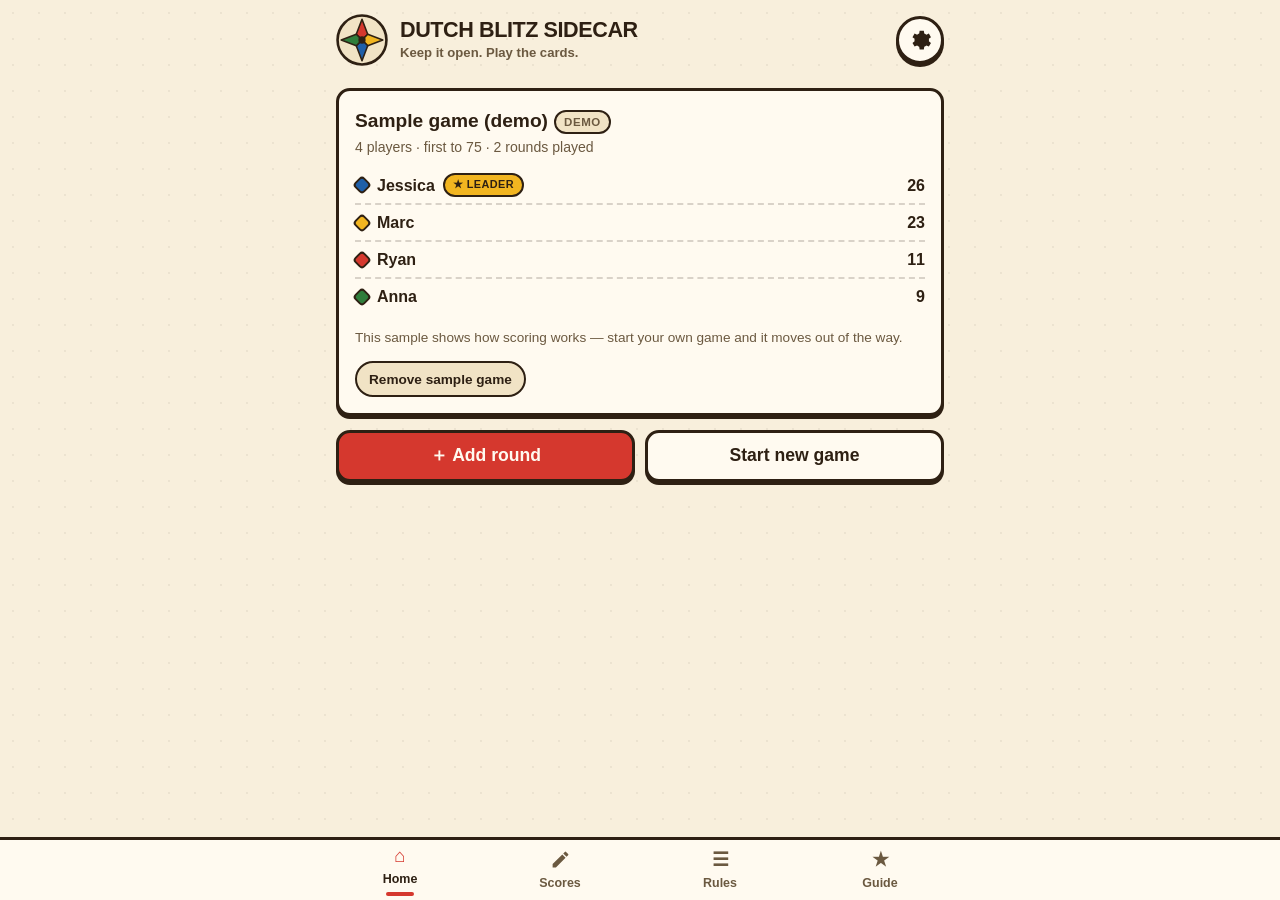
==== index.html @ 79c0ba31 "Owner feedback: auto-dated game names, blank new-game fields, scoring reminders, quick refresher, co" ====
<!DOCTYPE html>
<html lang="en">
<head>
<meta charset="utf-8">
<meta name="viewport" content="width=device-width, initial-scale=1, viewport-fit=cover">
<meta http-equiv="Content-Security-Policy" content="default-src 'none'; script-src 'self'; style-src 'self'; img-src 'self' data:; manifest-src 'self'; connect-src 'self'; worker-src 'self'; base-uri 'none'; form-action 'self'">
<meta name="referrer" content="no-referrer">
<meta name="theme-color" content="#f8efdc" media="(prefers-color-scheme: light)">
<meta name="theme-color" content="#201710" media="(prefers-color-scheme: dark)">
<meta name="description" content="Phone-first companion for physical Dutch Blitz: quick rules, beginner cheat-sheet, and a fast score tracker.">
<title>Dutch Blitz Sidecar</title>
<link rel="manifest" href="manifest.webmanifest">
<link rel="icon" href="icons/icon.svg" type="image/svg+xml">
<link rel="apple-touch-icon" href="icons/icon-192.png">
<link rel="stylesheet" href="styles.css">
</head>
<body>
<a class="skip-link" href="#main">Skip to content</a>

<header class="app-header">
  <svg class="hex-sign" viewBox="0 0 100 100" aria-hidden="true" focusable="false">
    <circle cx="50" cy="50" r="47" fill="var(--cream-deep)" stroke="var(--ink)" stroke-width="5"/>
    <g stroke="var(--ink)" stroke-width="3" stroke-linejoin="round">
      <path d="M50 10 L61 39 L50 50 L39 39 Z" fill="var(--c-red)"/>
      <path d="M90 50 L61 61 L50 50 L61 39 Z" fill="var(--c-yellow)"/>
      <path d="M50 90 L39 61 L50 50 L61 61 Z" fill="var(--c-blue)"/>
      <path d="M10 50 L39 39 L50 50 L39 61 Z" fill="var(--c-green)"/>
    </g>
    <circle cx="50" cy="50" r="7" fill="var(--ink)"/>
  </svg>
  <div class="app-title">
    <h1>Dutch Blitz Sidecar</h1>
    <p class="tagline">Keep it open. Play the cards.</p>
  </div>
  <button id="settingsBtn" class="icon-btn" type="button" aria-label="Settings">
    <svg viewBox="0 0 24 24" aria-hidden="true" focusable="false"><path fill="currentColor" d="M12 8a4 4 0 1 0 0 8 4 4 0 0 0 0-8Zm9.4 4a7.6 7.6 0 0 0-.1-1.2l2-1.6-2-3.4-2.4 1a7.5 7.5 0 0 0-2-1.2L16.5 3h-4l-.4 2.6a7.5 7.5 0 0 0-2 1.2l-2.4-1-2 3.4 2 1.6a7.7 7.7 0 0 0 0 2.4l-2 1.6 2 3.4 2.4-1a7.5 7.5 0 0 0 2 1.2l.4 2.6h4l.4-2.6a7.5 7.5 0 0 0 2-1.2l2.4 1 2-3.4-2-1.6c.06-.4.1-.8.1-1.2Z" transform="translate(-1.5 -0.5) scale(1.05)"/></svg>
  </button>
</header>

<main id="main">

  <!-- ============ HOME ============ -->
  <section id="panel-home" class="panel" role="tabpanel" aria-labelledby="tab-home">
    <div id="recoveryNotice" class="notice warn" hidden></div>

    <div id="homeCurrentGame"><!-- filled by app.js --></div>

    <div class="btn-row">
      <button id="homeAddRound" class="btn btn-primary btn-big" type="button">＋ Add round</button>
      <button id="homeNewGame" class="btn btn-outline btn-big" type="button">Start new game</button>
    </div>

    <div id="homeOtherGames"><!-- previous games list --></div>
  </section>

  <!-- ============ SCORES ============ -->
  <section id="panel-score" class="panel" role="tabpanel" aria-labelledby="tab-score" hidden>
    <div id="scoreEmpty" class="empty-state" hidden>
      <p class="empty-art" aria-hidden="true">🃏</p>
      <p>No game yet. Start one and the scoreboard lives here.</p>
      <button class="btn btn-primary" type="button" data-action="new-game">Start new game</button>
    </div>

    <div id="scoreContent">
      <div class="score-head">
        <h2 id="scoreGameName" class="game-name"></h2>
        <button id="editGameBtn" class="chip-btn" type="button">Edit game</button>
      </div>
      <p id="scoreTargetLine" class="target-line"></p>

      <h3 class="section-label">Standings</h3>
      <ol id="leaderboard" class="leaderboard" aria-label="Standings, highest first"></ol>
      <p id="liveAnnounce" class="sr-only" aria-live="polite"></p>

      <div class="btn-row sticky-actions">
        <button id="addRoundBtn" class="btn btn-primary btn-big" type="button">＋ Add round</button>
        <button id="addAdjBtn" class="btn btn-outline" type="button">± Correction</button>
      </div>

      <h3 class="section-label">History</h3>
      <div id="historyEmpty" class="empty-state small" hidden>
        <p>No rounds yet. When somebody yells <em>“Blitz!”</em>, hit <strong>Add round</strong>.</p>
      </div>
      <div id="history" class="history"></div>

      <div class="btn-row wrap">
        <button id="undoRoundBtn" class="btn btn-outline" type="button">Undo last round</button>
        <button id="exportBtn" class="btn btn-outline" type="button">Share / copy</button>
        <button id="playersBtn" class="btn btn-outline" type="button">Players</button>
        <button id="resetBtn" class="btn btn-danger-outline" type="button">Reset scores</button>
      </div>
    </div>
  </section>

  <!-- ============ RULES ============ -->
  <section id="panel-rules" class="panel prose" role="tabpanel" aria-labelledby="tab-rules" hidden>
    <h2>Rules hub</h2>
    <p class="notice info">Summarized for quick reference. Check the official rules in your box for disputes.</p>

    <h3>Back at the table? The 20-second refresher</h3>
    <ul class="quick-start">
      <li><b>Deal:</b> Blitz pile 10 · Post piles 3 (5 with two players) · rest in hand</li>
      <li><b>Wood pile:</b> flip your hand three cards at a time</li>
      <li><b>Dutch piles:</b> build 1 → 10 by color in the middle — anyone can play</li>
      <li><b>Round ends:</b> empty your Blitz pile, yell <em>“Blitz!”</em></li>
      <li><b>Score:</b> +1 per Dutch card · −2 per Blitz leftover</li>
      <li><b>Win:</b> first to 75</li>
    </ul>

    <h3>The objective</h3>
    <p>Play as many of your cards as you can onto the shared center piles (the <strong>Dutch piles</strong>), and be the first to empty your <strong>Blitz pile</strong>. Emptying it ends the round — shout <strong>“Blitz!”</strong> and everyone stops instantly. First player to <strong>75 points</strong> across rounds wins the game.</p>

    <h3>Players &amp; decks</h3>
    <p><strong>2–4 players</strong> with the standard set; the expansion pack takes it up to <strong>8</strong>. Everyone plays simultaneously — there are no turns.</p>
    <p>Each player uses their own 40-card deck: numbers <strong>1–10</strong> in each of the four colors — <span class="swatch red">red</span>, <span class="swatch blue">blue</span>, <span class="swatch green">green</span>, <span class="swatch yellow">yellow</span>. Decks are told apart by the picture on the back: <em>plow, pail, pump, or carriage</em>. Red and blue cards show a Dutch <strong>boy</strong>; yellow and green cards show a Dutch <strong>girl</strong> — that matters for Post piles.</p>

    <h3>Pile glossary</h3>
    <dl class="glossary">
      <dt>Blitz pile</dt>
      <dd>Your stack of <strong>10 cards, face up</strong>, only the top card playable. Emptying it is the whole point — and ends the round.</dd>
      <dt>Post piles</dt>
      <dd>Your <strong>3 face-up cards</strong> (working piles) next to the Blitz pile. In a 2-player game you use 5.</dd>
      <dt>Wood pile</dt>
      <dd>The rest of your deck, held in hand face down. You flip through it <strong>three cards at a time</strong>; only the top flipped card is playable.</dd>
      <dt>Dutch piles</dt>
      <dd>The shared piles in the middle of the table. Every <strong>1</strong> starts a new pile; each builds <strong>1 → 10 in a single color</strong>. Cards played here score points.</dd>
    </dl>

    <h3>Setup</h3>
    <ol>
      <li>Deal yourself a <strong>Blitz pile</strong>: 10 cards, face up, in one stack.</li>
      <li>Lay out <strong>3 Post piles</strong>: one card each, face up (5 in a 2-player game).</li>
      <li>Hold the rest face down — that's your <strong>Wood pile</strong>.</li>
      <li>Leave the middle of the table clear for the Dutch piles.</li>
    </ol>

    <h3>The gameplay loop</h3>
    <ol>
      <li>Someone says go. Everybody plays <strong>at the same time, as fast as they can</strong> — with one hand placing cards.</li>
      <li>Any <strong>1</strong> you can play goes to the center to start a Dutch pile. Build Dutch piles <strong>upward, 1 → 10, same color only</strong>. Anyone can play on any Dutch pile.</li>
      <li>On your own <strong>Post piles</strong>, build <strong>downward</strong> — each card one lower than the card under it, and <strong>alternating boy/girl</strong> (red/blue on yellow/green and vice-versa).</li>
      <li>Fill an empty Post slot with the top card of your Blitz pile.</li>
      <li>No move? Flip the next <strong>three</strong> cards off your Wood pile. When the hand runs out, pick the flipped stack back up, turn it over, and keep going — <strong>no shuffling</strong>.</li>
      <li>The moment a player's Blitz pile is empty they shout <strong>“Blitz!”</strong> — all play stops immediately and the round is scored.</li>
    </ol>

    <h3>Scoring</h3>
    <ul>
      <li><strong>+1 point</strong> for every card you got onto the Dutch piles (sort the center piles by the deck-back picture to count).</li>
      <li><strong>−2 points</strong> for every card still in your Blitz pile.</li>
      <li>Yes, <strong>negative rounds are real</strong> and happen to everyone.</li>
      <li>Totals carry across rounds; first to <strong>75</strong> wins. (This app tracks all of that for you.)</li>
    </ul>

    <h3>Edge cases</h3>
    <ul>
      <li><strong>Mistake on the table?</strong> Any player who spots an illegal play calls <strong>“Dutch!”</strong> — the card goes back and play continues.</li>
      <li>Only the <strong>top card</strong> of the Blitz pile, the flipped Wood stack, or a Post pile may be played. No digging.</li>
      <li>Flipping the Wood pile other than in threes, or shuffling it mid-round, is not allowed.</li>
      <li>Two cards race to the same Dutch pile? The one that lands first stays; the other goes back.</li>
      <li><strong>Everybody stuck with no plays?</strong> The boxed rulebook covers restart procedures — follow it for disputes rather than this summary.</li>
    </ul>

    <h3>Variations</h3>
    <ul>
      <li><strong>Casual target:</strong> play to a lower target (or a fixed number of rounds) for shorter games — this app lets you set any target.</li>
      <li><strong>Timed rounds:</strong> stop at a timer instead of a Blitz call, then score as usual.</li>
      <li><strong>Expansion pack:</strong> adds four more decks for 5–8 players. Chaos scales accordingly.</li>
    </ul>
  </section>

  <!-- ============ GUIDE ============ -->
  <section id="panel-guide" class="panel prose" role="tabpanel" aria-labelledby="tab-guide" hidden>
    <h2>Beginner cheat-sheet</h2>
    <p>Seven things that separate “learning” from “losing politely.”</p>
    <ol class="cheat-list">
      <li><strong>Clear your Blitz pile first. Always.</strong> It's the only pile that punishes you (−2 a card). Every move should serve it.</li>
      <li><strong>Don't tunnel on the Wood pile.</strong> Flipping threes feels productive. It isn't, if your Blitz card was playable the whole time.</li>
      <li><strong>Scan the center constantly.</strong> Dutch piles change every second. The 4 you needed two seconds ago is buried now — but a new one just opened.</li>
      <li><strong>Use Post piles to free Blitz cards.</strong> Can't play your Blitz card to the center? Park it on a Post pile (one lower, boy-on-girl) and unblock the pile.</li>
      <li><strong>Keep your hands moving — legally.</strong> Speed wins rounds, but an illegal play gets a “Dutch!” called on you and costs more time than it saves.</li>
      <li><strong>Negative rounds happen early. Accept them.</strong> A −6 while you learn the flow is tuition, not failure. The score tracker doesn't judge.</li>
      <li><strong>Accuracy first, speed second.</strong> Fast and wrong loses to steady and clean. Speed comes on its own after a few rounds.</li>
    </ol>
  </section>

</main>

<!-- ============ BOTTOM NAV ============ -->
<nav class="tabbar" aria-label="Sections">
  <div role="tablist" class="tablist">
    <button id="tab-home" class="tab" role="tab" aria-selected="true" aria-controls="panel-home" type="button">
      <span class="tab-icon" aria-hidden="true">⌂</span><span>Home</span>
    </button>
    <button id="tab-score" class="tab" role="tab" aria-selected="false" aria-controls="panel-score" type="button">
      <span class="tab-icon" aria-hidden="true"><svg viewBox="0 0 24 24" width="21" height="21" focusable="false"><path fill="currentColor" d="M3 17.25V21h3.75L17.8 9.94l-3.75-3.75L3 17.25ZM20.7 7.04a1 1 0 0 0 0-1.41l-2.34-2.34a1 1 0 0 0-1.41 0l-1.83 1.83 3.75 3.75 1.83-1.83Z"/></svg></span><span>Scores</span>
    </button>
    <button id="tab-rules" class="tab" role="tab" aria-selected="false" aria-controls="panel-rules" type="button">
      <span class="tab-icon" aria-hidden="true">☰</span><span>Rules</span>
    </button>
    <button id="tab-guide" class="tab" role="tab" aria-selected="false" aria-controls="panel-guide" type="button">
      <span class="tab-icon" aria-hidden="true">★</span><span>Guide</span>
    </button>
  </div>
</nav>

<!-- ============ DIALOGS ============ -->

<dialog id="newGameDialog" class="sheet" aria-labelledby="newGameTitle">
  <form method="dialog" class="sheet-form" id="newGameForm">
    <h2 id="newGameTitle">New game</h2>
    <label class="field">
      <span>Target score</span>
      <input type="number" name="target" id="newGameTarget" inputmode="numeric" value="75" min="1" max="9999">
    </label>
    <fieldset class="field">
      <legend>Players (2–8)</legend>
      <div id="newGamePlayers"></div>
      <button type="button" id="addPlayerRowBtn" class="chip-btn">＋ Add player</button>
    </fieldset>
    <p id="newGameError" class="form-error" role="alert" hidden></p>
    <div class="btn-row">
      <button type="button" class="btn btn-outline" data-close>Cancel</button>
      <button type="submit" class="btn btn-primary">Start game</button>
    </div>
  </form>
</dialog>

<dialog id="roundDialog" class="sheet" aria-labelledby="roundDialogTitle">
  <form class="sheet-form" id="roundForm">
    <h2 id="roundDialogTitle">Add round</h2>
    <div class="mode-toggle" role="group" aria-label="Entry mode">
      <button type="button" class="mode-btn" data-mode="simple" aria-pressed="true">Simple</button>
      <button type="button" class="mode-btn" data-mode="calc" aria-pressed="false">Calculator</button>
    </div>
    <p class="mode-hint" data-for="simple">Type each player's score — negatives welcome.</p>
    <p class="mode-hint" data-for="calc" hidden>Just count cards — we do the math.</p>
    <p class="score-reminder">Cards played <b>+1</b> each · Blitz leftovers <b>−2</b> each</p>
    <div id="roundInputs"></div>
    <p class="form-note">Empty fields count as 0.</p>
    <div class="btn-row" id="deleteRoundRow" hidden>
      <button type="button" id="deleteRoundBtn" class="btn btn-danger-outline">Delete round</button>
    </div>
    <div class="btn-row">
      <button type="button" class="btn btn-outline" data-close>Cancel</button>
      <button type="submit" class="btn btn-primary">Save round</button>
    </div>
  </form>
</dialog>

<dialog id="adjDialog" class="sheet" aria-labelledby="adjDialogTitle">
  <form class="sheet-form" id="adjForm">
    <h2 id="adjDialogTitle">Score correction</h2>
    <p class="form-note">Corrections are labeled in history — never hidden.</p>
    <label class="field">
      <span>Player</span>
      <select id="adjPlayer" name="player"></select>
    </label>
    <label class="field">
      <span>Amount (e.g. 3 or -4)</span>
      <input type="number" id="adjDelta" name="delta" step="1" autocomplete="off" placeholder="3">
    </label>
    <label class="field">
      <span>Reason (optional)</span>
      <input type="text" id="adjLabel" name="label" maxlength="60" autocomplete="off" placeholder="Miscounted Dutch pile">
    </label>
    <label class="field">
      <span>Attach to</span>
      <select id="adjRound" name="round"></select>
    </label>
    <p id="adjError" class="form-error" role="alert" hidden></p>
    <div class="btn-row">
      <button type="button" class="btn btn-outline" data-close>Cancel</button>
      <button type="submit" class="btn btn-primary">Save correction</button>
    </div>
  </form>
</dialog>

<dialog id="playersDialog" class="sheet" aria-labelledby="playersDialogTitle">
  <div class="sheet-form">
    <h2 id="playersDialogTitle">Players</h2>
    <ul id="playersList" class="players-list"></ul>
    <form id="addPlayerForm" class="add-player-row">
      <label class="field grow">
        <span class="sr-only">New player name</span>
        <input type="text" id="addPlayerName" maxlength="40" autocomplete="off" placeholder="New player name">
      </label>
      <button type="submit" class="btn btn-primary">Add</button>
    </form>
    <p class="form-note">Joining mid-game? Earlier rounds show “—” and count as 0.</p>
    <div class="btn-row">
      <button type="button" class="btn btn-outline" data-close>Done</button>
    </div>
  </div>
</dialog>

<dialog id="editGameDialog" class="sheet" aria-labelledby="editGameTitle">
  <form class="sheet-form" id="editGameForm">
    <h2 id="editGameTitle">Edit game</h2>
    <label class="field">
      <span>Game name</span>
      <input type="text" id="editGameName" maxlength="40" autocomplete="off">
    </label>
    <label class="field">
      <span>Target score (changing mid-game is fine)</span>
      <input type="number" id="editGameTarget" inputmode="numeric" min="1" max="9999">
    </label>
    <div class="btn-row">
      <button type="button" class="btn btn-outline" data-close>Cancel</button>
      <button type="submit" class="btn btn-primary">Save</button>
    </div>
  </form>
</dialog>

<dialog id="exportDialog" class="sheet" aria-labelledby="exportDialogTitle">
  <div class="sheet-form">
    <h2 id="exportDialogTitle">Game history</h2>
    <textarea id="exportText" class="export-text" rows="12" readonly aria-label="Game history as text"></textarea>
    <div class="btn-row">
      <button type="button" class="btn btn-outline" data-close>Close</button>
      <button type="button" id="shareExportBtn" class="btn btn-outline" hidden>Share…</button>
      <button type="button" id="copyExportBtn" class="btn btn-primary">Copy to clipboard</button>
    </div>
  </div>
</dialog>

<dialog id="settingsDialog" class="sheet" aria-labelledby="settingsDialogTitle">
  <div class="sheet-form">
    <h2 id="settingsDialogTitle">Settings</h2>
    <label class="field row">
      <span>Game-night big type</span>
      <input type="checkbox" id="setBigType" class="switch">
    </label>
    <label class="field row">
      <span>Sound on round save</span>
      <input type="checkbox" id="setSound" class="switch">
    </label>
    <label class="field">
      <span>Theme</span>
      <select id="setTheme">
        <option value="auto">Match device</option>
        <option value="light">Light</option>
        <option value="dark">Dark</option>
      </select>
    </label>
    <label class="field">
      <span>Default entry mode</span>
      <select id="setInputMode">
        <option value="simple">Simple</option>
        <option value="calc">Calculator</option>
      </select>
    </label>
    <p class="form-note">Everything autosaves to this device. No account, no cloud, works offline.</p>
    <div class="btn-row">
      <button type="button" class="btn btn-primary" data-close>Done</button>
    </div>
  </div>
</dialog>

<dialog id="confirmDialog" class="sheet small" aria-labelledby="confirmTitle">
  <form method="dialog" class="sheet-form">
    <h2 id="confirmTitle">Are you sure?</h2>
    <p id="confirmMessage"></p>
    <div class="btn-row">
      <button type="submit" value="cancel" class="btn btn-outline">Cancel</button>
      <button type="submit" value="ok" id="confirmOkBtn" class="btn btn-danger">Confirm</button>
    </div>
  </form>
</dialog>

<div id="toast" class="toast" role="status" aria-live="polite"></div>
<div id="confetti" class="confetti" aria-hidden="true"></div>

<noscript><p class="notice warn">This app needs JavaScript — everything runs locally on your phone.</p></noscript>

<script src="engine.js"></script>
<script src="storage.js"></script>
<script src="app.js"></script>
</body>
</html>
---- styles.css ----
/* Dutch Blitz Sidecar — "barn-bright folk-art"
   Pennsylvania-Dutch hex-sign energy: the four deck colors on warm cream,
   chunky ink borders, loud and fast like the game. */

:root {
  /* the four Dutch Blitz deck colors (verified against a real deck's palette) */
  --c-red: #d5382e;
  --c-blue: #1f5fa8;
  --c-green: #2f7d3b;
  --c-yellow: #f2b520;

  --cream: #f8efdc;
  --cream-deep: #f1e3c5;
  --card: #fffaf0;
  --ink: #2e2013;
  --ink-soft: #6b5940;
  --line: #2e2013;
  --edge: #2e2013;

  --accent: var(--c-red);
  --accent-ink: #fffaf0;
  --win: var(--c-green);

  --radius: 14px;
  --border: 3px;
  --shadow: 0 3px 0 var(--ink);
  --tap: 48px;
  --fs: 1rem;

  color-scheme: light;
}

/* Warm dark mode — lantern-lit barn, not gray. */
@media (prefers-color-scheme: dark) {
  :root:not([data-theme="light"]) {
    --cream: #201710;
    --cream-deep: #2b1f14;
    --card: #2e2317;
    --ink: #f3e7d0;
    --ink-soft: #c4ae8c;
    --line: #0d0905;
    --edge: #4a3a26;
    --c-yellow: #e8b23a;
    --accent: #c8423a;
    --shadow: 0 3px 0 var(--line);
    color-scheme: dark;
  }
}
:root[data-theme="dark"] {
  --cream: #201710;
  --cream-deep: #2b1f14;
  --card: #2e2317;
  --ink: #f3e7d0;
  --ink-soft: #c4ae8c;
  --line: #0d0905;
  --edge: #4a3a26;
  --c-yellow: #e8b23a;
  --accent: #c8423a;
  --shadow: 0 3px 0 var(--line);
  color-scheme: dark;
}

:root[data-bigtype="true"] { --fs: 1.22rem; --tap: 58px; }

* { box-sizing: border-box; }
[hidden] { display: none !important; } /* author display rules must never resurrect hidden elements */

html { height: 100%; }
body {
  margin: 0;
  min-height: 100%;
  background: var(--cream);
  background-image: radial-gradient(color-mix(in srgb, var(--ink) 6%, transparent) 1.5px, transparent 1.5px);
  background-size: 26px 26px;
  color: var(--ink);
  font-family: -apple-system, "Segoe UI", Roboto, "Helvetica Neue", Arial, sans-serif;
  font-size: var(--fs);
  line-height: 1.45;
  padding-bottom: calc(76px + env(safe-area-inset-bottom));
  -webkit-tap-highlight-color: transparent;
}

.sr-only {
  position: absolute; width: 1px; height: 1px; padding: 0; margin: -1px;
  overflow: hidden; clip: rect(0 0 0 0); white-space: nowrap; border: 0;
}

.skip-link {
  position: absolute; left: 8px; top: -48px; z-index: 100;
  background: var(--ink); color: var(--cream); padding: 10px 14px;
  border-radius: 8px; transition: top .15s;
}
.skip-link:focus { top: 8px; }

:focus-visible {
  outline: 3px solid var(--c-blue);
  outline-offset: 2px;
  border-radius: 6px;
}

/* ---------- header ---------- */
.app-header {
  display: flex; align-items: center; gap: 12px;
  padding: 14px 16px 10px;
  max-width: 640px; margin: 0 auto;
}
.hex-sign { width: 52px; height: 52px; flex: none; }
.app-title h1 {
  margin: 0; font-size: 1.35em; line-height: 1.1;
  font-weight: 900; letter-spacing: -0.02em;
  text-transform: uppercase;
}
.tagline { margin: 2px 0 0; color: var(--ink-soft); font-size: 0.82em; font-weight: 600; }
.icon-btn {
  margin-left: auto; flex: none;
  width: var(--tap); height: var(--tap);
  display: grid; place-items: center;
  background: var(--card); color: var(--ink);
  border: var(--border) solid var(--edge); border-radius: 50%;
  box-shadow: var(--shadow); cursor: pointer;
}
.icon-btn svg { width: 24px; height: 24px; }
.icon-btn:active { transform: translateY(2px); box-shadow: 0 1px 0 var(--line); }

/* ---------- layout ---------- */
main { max-width: 640px; margin: 0 auto; padding: 0 16px; }
.panel { padding-bottom: 24px; }

.section-label {
  font-size: 0.85em; text-transform: uppercase; letter-spacing: 0.08em;
  color: var(--ink-soft); margin: 22px 0 8px;
}

/* ---------- buttons ---------- */
.btn {
  min-height: var(--tap);
  padding: 10px 18px;
  font: inherit; font-weight: 800;
  border: var(--border) solid var(--edge);
  border-radius: var(--radius);
  box-shadow: var(--shadow);
  cursor: pointer;
  background: var(--card); color: var(--ink);
  display: inline-flex; align-items: center; justify-content: center;
  text-align: center;
}
.btn:active { transform: translateY(2px); box-shadow: 0 1px 0 var(--line); }
.btn-primary { background: var(--accent); color: var(--accent-ink); }
.btn-outline { background: var(--card); }
.btn-danger { background: var(--c-red); color: var(--accent-ink); }
.btn-danger-outline { background: var(--card); color: var(--c-red); }
:root[data-theme="dark"] .btn-danger-outline { color: #ff8a80; }
@media (prefers-color-scheme: dark) {
  :root:not([data-theme="light"]) .btn-danger-outline { color: #ff8a80; }
}
.btn-big { flex: 1; font-size: 1.1em; }
.btn-row { display: flex; gap: 10px; margin: 14px 0; align-items: stretch; }
/* Pinned within both viewport edges: visible above the tab bar even when the
   leaderboard is taller than the screen (the "Blitz!" moment must never require scrolling). */
.sticky-actions {
  position: sticky; top: 8px; bottom: calc(84px + env(safe-area-inset-bottom));
  z-index: 15;
  background: var(--cream); padding: 8px 0;
  margin: 6px 0;
}
/* Sheet footers: actions span the sheet, primary on the right. */
.sheet .btn-row .btn { flex: 1; }
.btn-row.wrap { flex-wrap: wrap; }
.btn-row.wrap .btn { flex: 1 1 40%; }

.chip-btn {
  font: inherit; font-weight: 700; font-size: 0.85em;
  min-height: 36px; padding: 4px 12px;
  border: 2px solid var(--edge); border-radius: 999px;
  background: var(--cream-deep); color: var(--ink); cursor: pointer;
}

/* ---------- notices, empty states ---------- */
.notice {
  border: var(--border) solid var(--edge); border-radius: var(--radius);
  padding: 10px 14px; margin: 12px 0; font-size: 0.92em;
  background: var(--card); box-shadow: var(--shadow);
}
.notice.warn { border-color: var(--c-yellow); background: color-mix(in srgb, var(--c-yellow) 18%, var(--card)); }
.notice.info { background: color-mix(in srgb, var(--c-blue) 16%, var(--cream-deep)); }

.empty-state {
  text-align: center; padding: 28px 16px;
  border: var(--border) dashed var(--ink-soft); border-radius: var(--radius);
  color: var(--ink-soft); margin: 16px 0;
}
.empty-state.small { padding: 14px; }
.empty-art { font-size: 2.4em; margin: 0 0 4px; }

/* ---------- home ---------- */
.game-card {
  background: var(--card);
  border: var(--border) solid var(--edge); border-radius: var(--radius);
  box-shadow: var(--shadow);
  padding: 16px; margin: 12px 0;
}
.game-card h2 { margin: 0 0 2px; font-size: 1.2em; }
.demo-chip {
  display: inline-block; vertical-align: middle; margin-left: 6px;
  font-size: 0.6em; font-weight: 900; text-transform: uppercase; letter-spacing: 0.05em;
  border: 2px solid var(--edge); border-radius: 999px; padding: 2px 8px;
  background: var(--cream-deep); color: var(--ink-soft);
}
.game-meta { color: var(--ink-soft); font-size: 0.88em; margin: 0 0 10px; }
.mini-standings { list-style: none; margin: 0; padding: 0; }
.mini-standings li {
  display: flex; align-items: center; gap: 8px;
  padding: 6px 0; border-top: 2px dashed color-mix(in srgb, var(--ink) 18%, transparent);
  font-weight: 700;
}
.mini-standings li:first-child { border-top: 0; }
.mini-standings .total { margin-left: auto; font-variant-numeric: tabular-nums; }

.prev-game {
  display: flex; align-items: stretch; gap: 0;
  background: var(--card);
  border: 2px solid var(--edge); border-radius: var(--radius);
  margin: 8px 0; min-height: var(--tap); overflow: hidden;
}
.prev-game .resume {
  flex: 1; min-width: 0; text-align: left;
  background: none; border: 0; color: var(--ink);
  font: inherit; padding: 10px 14px; cursor: pointer;
}
.prev-game .meta { color: var(--ink-soft); font-size: 0.82em; }
.prev-game .del {
  flex: none; background: none; border: 0;
  border-left: 2px dashed color-mix(in srgb, var(--ink) 18%, transparent);
  color: var(--ink-soft); font-size: 1.2em; cursor: pointer;
  padding: 8px 14px; min-width: 48px;
}

/* ---------- scoreboard ---------- */
.score-head { display: flex; align-items: baseline; gap: 10px; margin-top: 8px; }
.game-name { margin: 0; font-size: 1.25em; flex: 1; min-width: 0; overflow-wrap: anywhere; }
.target-line { margin: 2px 0 0; color: var(--ink-soft); font-size: 0.88em; }

.leaderboard { list-style: none; margin: 0; padding: 0; }
.leaderboard li {
  display: flex; align-items: center; gap: 10px;
  background: var(--card);
  border: var(--border) solid var(--edge); border-radius: var(--radius);
  box-shadow: var(--shadow);
  padding: 10px 14px; margin: 8px 0;
  font-weight: 700;
}
.leaderboard .rank {
  flex: none; width: 34px; height: 34px; border-radius: 50%;
  display: grid; place-items: center;
  border: 2px solid var(--edge); background: var(--cream-deep);
  font-variant-numeric: tabular-nums;
}
.leaderboard .name { flex: 1; min-width: 0; overflow-wrap: anywhere; }
.leaderboard .badges { display: flex; gap: 6px; flex: none; }
.leaderboard .total { font-size: 1.25em; font-variant-numeric: tabular-nums; flex: none; }
.leaderboard li.leader { border-color: var(--c-yellow); box-shadow: 0 3px 0 var(--c-yellow), var(--shadow); }
.leaderboard li.hit-target { background: color-mix(in srgb, var(--win) 14%, var(--card)); }
.badge {
  font-size: 0.68em; font-weight: 900; text-transform: uppercase; letter-spacing: 0.04em;
  border: 2px solid var(--edge); border-radius: 999px; padding: 2px 8px;
  background: var(--c-yellow); color: #2e2013;
}
.badge.win { background: var(--win); color: #fffaf0; }

.dot {
  flex: none; width: 14px; height: 14px; border-radius: 4px;
  border: 2px solid var(--edge); transform: rotate(45deg);
}
.dot.red { background: var(--c-red); }
.dot.blue { background: var(--c-blue); }
.dot.green { background: var(--c-green); }
.dot.yellow { background: var(--c-yellow); }

/* ---------- history ---------- */
.history { display: flex; flex-direction: column; gap: 8px; }
.round-card {
  background: var(--card);
  border: 2px solid var(--edge); border-radius: var(--radius);
  padding: 10px 14px;
  width: 100%; text-align: left; font: inherit; color: var(--ink); cursor: pointer;
}
.round-card .round-head {
  display: flex; align-items: baseline; gap: 8px;
  font-weight: 800; margin-bottom: 4px;
}
.round-card .edit-hint { margin-left: auto; color: var(--ink-soft); font-size: 0.78em; font-weight: 600; }
.round-scores { display: flex; flex-wrap: wrap; gap: 4px 14px; font-size: 0.92em; }
.round-scores .neg { color: var(--c-red); font-weight: 800; }
:root[data-theme="dark"] .round-scores .neg { color: #ff8a80; }
@media (prefers-color-scheme: dark) {
  :root:not([data-theme="light"]) .round-scores .neg { color: #ff8a80; }
}
.round-scores b { font-variant-numeric: tabular-nums; }
.round-after { margin-top: 4px; color: var(--ink-soft); font-size: 0.82em; }

.adj-card {
  display: flex; align-items: center; gap: 8px;
  border: 2px dashed var(--c-blue); border-radius: var(--radius);
  background: color-mix(in srgb, var(--c-blue) 12%, var(--cream-deep));
  padding: 8px 14px; font-size: 0.92em;
}
.adj-card .adj-text { flex: 1; min-width: 0; overflow-wrap: anywhere; }
.adj-card .tag { flex: none; }
.adj-card .tag {
  font-size: 0.7em; font-weight: 900; text-transform: uppercase; letter-spacing: 0.05em;
  background: var(--c-blue); color: #fffaf0; border-radius: 999px; padding: 2px 8px;
}
.adj-card .del {
  flex: none; align-self: center; background: none; border: 0; color: var(--ink-soft);
  font-size: 1.1em; cursor: pointer; padding: 6px; min-width: 36px; min-height: 36px;
}

/* ---------- dialogs / sheets ---------- */
dialog.sheet {
  border: var(--border) solid var(--edge); border-radius: var(--radius) var(--radius) 0 0;
  box-shadow: 0 -4px 0 var(--line);
  width: 100%; max-width: 640px;
  margin: auto auto 0; padding: 0;
  background: var(--card); color: var(--ink);
  max-height: 92dvh;
}
dialog.sheet.small { border-radius: var(--radius); margin: auto; width: calc(100% - 32px); box-shadow: var(--shadow); }
dialog::backdrop { background: rgba(30, 20, 8, 0.55); }
.sheet-form { padding: 18px 18px calc(18px + env(safe-area-inset-bottom)); overflow-y: auto; max-height: 92dvh; }
.sheet-form h2 {
  margin: 0 0 12px; font-size: 1.2em;
  /* stays visible while the form scrolls, so "Edit round 3" never disappears */
  position: sticky; top: -18px; z-index: 2;
  background: var(--card); padding: 4px 0;
}

.field { display: block; margin: 12px 0; }
.field > span, .field legend { display: block; font-size: 0.82em; font-weight: 800; text-transform: uppercase; letter-spacing: 0.05em; color: var(--ink-soft); margin-bottom: 4px; }
.field.row { display: flex; align-items: center; justify-content: space-between; gap: 12px; }
.field.row > span { margin: 0; }
.field.grow { flex: 1; margin: 0; }
fieldset.field { border: 0; padding: 0; margin: 12px 0; }

input[type="text"], input[type="number"], select, textarea {
  width: 100%;
  font: inherit; color: var(--ink);
  background: var(--cream);
  border: 2px solid var(--edge); border-radius: 10px;
  padding: 10px 12px; min-height: var(--tap);
}
input[type="number"]::-webkit-inner-spin-button,
input[type="number"]::-webkit-outer-spin-button { -webkit-appearance: none; margin: 0; }
input[type="number"] { appearance: textfield; -moz-appearance: textfield; }

input.switch {
  appearance: none; -webkit-appearance: none;
  width: 56px; height: 32px; flex: none;
  border: var(--border) solid var(--edge); border-radius: 999px;
  background: var(--cream); cursor: pointer;
  position: relative; transition: background .15s;
}
input.switch::after {
  content: ""; position: absolute; top: 2px; left: 2px;
  width: 22px; height: 22px; border-radius: 50%;
  background: var(--ink); transition: transform .15s;
}
input.switch:checked { background: var(--accent); }
input.switch:checked::after { transform: translateX(24px); background: var(--accent-ink); }

.form-error { color: var(--c-red); font-weight: 700; }
:root[data-theme="dark"] .form-error { color: #ff8a80; }
@media (prefers-color-scheme: dark) {
  :root:not([data-theme="light"]) .form-error { color: #ff8a80; }
}
.form-note { color: var(--ink-soft); font-size: 0.85em; }

/* round entry */
.mode-toggle { display: flex; border: var(--border) solid var(--edge); border-radius: var(--radius); overflow: hidden; }
.mode-btn {
  flex: 1; font: inherit; font-weight: 800; padding: 10px; min-height: var(--tap);
  background: var(--cream); color: var(--ink); border: 0; cursor: pointer;
}
.mode-btn + .mode-btn { border-left: var(--border) solid var(--edge); }
.mode-btn[aria-pressed="true"] { background: var(--ink); color: var(--cream); }
.mode-hint { font-size: 0.85em; color: var(--ink-soft); margin: 8px 0 4px; }
.score-reminder {
  font-size: 0.85em; text-align: center; margin: 4px 0 8px;
  border: 2px dashed color-mix(in srgb, var(--ink) 30%, transparent);
  border-radius: 999px; padding: 6px 10px; color: var(--ink-soft);
}
.score-reminder b { color: var(--ink); }

.quick-start {
  list-style: none; padding: 12px 14px; margin: 8px 0;
  background: var(--card);
  border: var(--border) solid var(--edge); border-radius: var(--radius);
  box-shadow: var(--shadow);
}
.quick-start li { margin: 6px 0; padding-left: 0; }

.score-row {
  display: grid; gap: 8px; align-items: center;
  grid-template-columns: 1fr auto;
  border-top: 2px dashed color-mix(in srgb, var(--ink) 18%, transparent);
  padding: 10px 0;
}
.score-row .who { display: flex; align-items: center; gap: 8px; font-weight: 800; min-width: 0; }
.score-row .who span { overflow-wrap: anywhere; }
.score-row input { width: 86px; text-align: center; font-weight: 800; font-size: 1.1em; }
.score-row .stepper { display: flex; align-items: center; gap: 6px; }
.step-btn {
  width: var(--tap); height: var(--tap); flex: none;
  font-size: 1.3em; font-weight: 900;
  border: 2px solid var(--edge); border-radius: 10px;
  background: var(--cream-deep); color: var(--ink); cursor: pointer;
}
.score-row.calc { grid-template-columns: 1fr; }
.calc-inputs { display: flex; gap: 10px; align-items: center; flex-wrap: wrap; }
.calc-inputs label { display: flex; flex-direction: column; gap: 2px; font-size: 0.75em; font-weight: 700; color: var(--ink-soft); }
.calc-result { margin-left: auto; font-weight: 900; font-size: 1.2em; font-variant-numeric: tabular-nums; }

/* players dialog */
.players-list { list-style: none; margin: 0; padding: 0; }
.players-list li { display: flex; align-items: center; gap: 8px; padding: 8px 0; border-top: 2px dashed color-mix(in srgb, var(--ink) 18%, transparent); }
.players-list li:first-child { border-top: 0; }
.players-list input { flex: 1; min-width: 0; }
.add-player-row { display: flex; gap: 8px; align-items: stretch; margin: 12px 0; }

.export-text { font-family: ui-monospace, SFMono-Regular, Menlo, Consolas, monospace; font-size: 0.8em; white-space: pre-wrap; overflow-wrap: anywhere; }

/* ---------- prose (rules & guide) ---------- */
.prose h2 { font-size: 1.3em; margin: 18px 0 6px; }
.prose h3 { font-size: 1.05em; margin: 20px 0 6px; text-transform: uppercase; letter-spacing: 0.04em; }
.prose ul, .prose ol { padding-left: 22px; }
.prose li { margin: 6px 0; }
.glossary dt { font-weight: 900; margin-top: 10px; }
.glossary dd { margin: 2px 0 0 0; color: var(--ink-soft); }
.cheat-list > li { margin: 14px 0; }
.swatch { font-weight: 800; padding: 0 6px; border-radius: 6px; border: 2px solid var(--edge); white-space: nowrap; }
.swatch.red { background: var(--c-red); color: #fffaf0; }
.swatch.blue { background: var(--c-blue); color: #fffaf0; }
.swatch.green { background: var(--c-green); color: #fffaf0; }
.swatch.yellow { background: var(--c-yellow); color: #2e2013; }

/* ---------- tab bar ---------- */
.tabbar {
  position: fixed; bottom: 0; left: 0; right: 0; z-index: 20;
  background: var(--card);
  border-top: var(--border) solid var(--edge);
  padding-bottom: env(safe-area-inset-bottom);
}
.tablist { display: flex; max-width: 640px; margin: 0 auto; }
.tab {
  flex: 1; min-height: 60px;
  display: flex; flex-direction: column; align-items: center; justify-content: center; gap: 2px;
  font: inherit; font-size: 0.78em; font-weight: 800;
  background: none; border: 0; color: var(--ink-soft); cursor: pointer;
}
.tab .tab-icon { font-size: 1.5em; line-height: 1; display: inline-flex; align-items: center; height: 24px; }
.tab[aria-selected="true"] { color: var(--ink); }
.tab[aria-selected="true"] .tab-icon { color: var(--accent); }
.tab[aria-selected="true"]::after {
  content: ""; width: 28px; height: 4px; border-radius: 2px; background: var(--accent); margin-top: 2px;
}

/* ---------- toast & confetti ---------- */
.toast {
  position: fixed; left: 50%; bottom: calc(84px + env(safe-area-inset-bottom));
  transform: translateX(-50%) translateY(20px);
  background: var(--ink); color: var(--cream);
  border-radius: 999px; padding: 10px 18px;
  font-weight: 700; font-size: 0.9em;
  opacity: 0; pointer-events: none;
  transition: opacity .2s, transform .2s;
  z-index: 50; max-width: 90vw; text-align: center;
}
.toast.show { opacity: 1; transform: translateX(-50%) translateY(0); pointer-events: auto; }
.toast-action {
  font: inherit; font-weight: 900; text-transform: uppercase;
  background: none; border: 0; cursor: pointer;
  color: var(--c-yellow); margin-left: 12px; padding: 6px 4px;
}

.confetti { position: fixed; inset: 0; pointer-events: none; overflow: hidden; z-index: 60; }
.confetti span {
  position: absolute; top: -20px;
  width: 12px; height: 12px;
  animation: confetti-fall 2.4s linear forwards;
}
@keyframes confetti-fall {
  to { transform: translateY(110vh) rotate(720deg); opacity: 0.6; }
}

@media (prefers-reduced-motion: reduce) {
  * { animation-duration: 0.01ms !important; transition-duration: 0.01ms !important; }
  .confetti { display: none; }
}
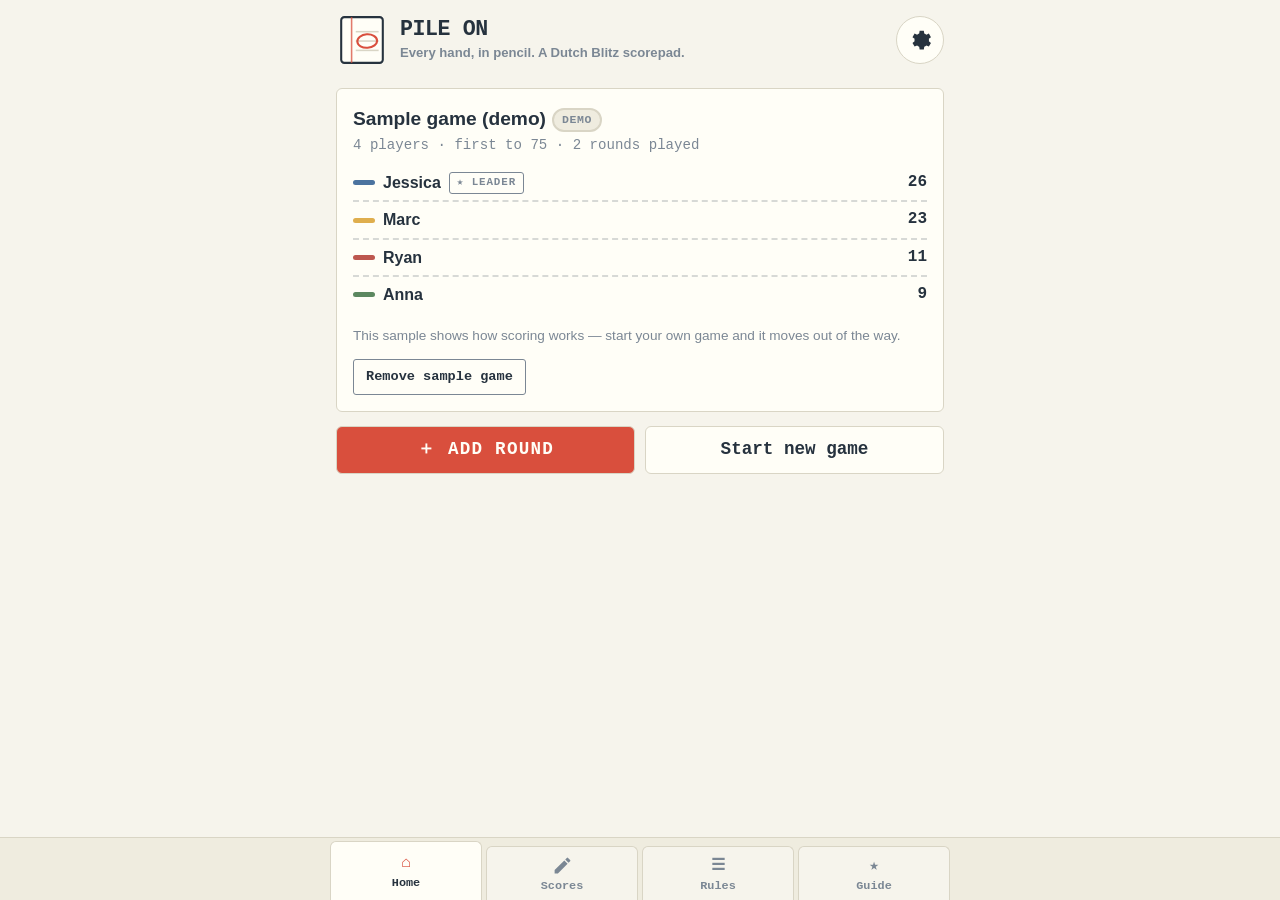
==== commit 2fd77cce: "Rebrand: Pile On — Grand Total ledger theme (work in progress) Retheme via tokens: ruled-paper palet" ====
--- a/index.html
+++ b/index.html
@@ -5,10 +5,10 @@
 <meta name="viewport" content="width=device-width, initial-scale=1, viewport-fit=cover">
 <meta http-equiv="Content-Security-Policy" content="default-src 'none'; script-src 'self'; style-src 'self'; img-src 'self' data:; manifest-src 'self'; connect-src 'self'; worker-src 'self'; base-uri 'none'; form-action 'self'">
 <meta name="referrer" content="no-referrer">
-<meta name="theme-color" content="#f8efdc" media="(prefers-color-scheme: light)">
-<meta name="theme-color" content="#201710" media="(prefers-color-scheme: dark)">
-<meta name="description" content="Phone-first companion for physical Dutch Blitz: quick rules, beginner cheat-sheet, and a fast score tracker.">
-<title>Dutch Blitz Sidecar</title>
+<meta name="theme-color" content="#f6f4ec" media="(prefers-color-scheme: light)">
+<meta name="theme-color" content="#20242c" media="(prefers-color-scheme: dark)">
+<meta name="description" content="Pile On: the score sheet for your Dutch Blitz nights — fast round entry, quick rules, works offline.">
+<title>Pile On — Blitz Scorepad</title>
 <link rel="manifest" href="manifest.webmanifest">
 <link rel="icon" href="icons/icon.svg" type="image/svg+xml">
 <link rel="apple-touch-icon" href="icons/icon-192.png">
@@ -19,18 +19,16 @@
 
 <header class="app-header">
   <svg class="hex-sign" viewBox="0 0 100 100" aria-hidden="true" focusable="false">
-    <circle cx="50" cy="50" r="47" fill="var(--cream-deep)" stroke="var(--ink)" stroke-width="5"/>
-    <g stroke="var(--ink)" stroke-width="3" stroke-linejoin="round">
-      <path d="M50 10 L61 39 L50 50 L39 39 Z" fill="var(--c-red)"/>
-      <path d="M90 50 L61 61 L50 50 L61 39 Z" fill="var(--c-yellow)"/>
-      <path d="M50 90 L39 61 L50 50 L61 61 Z" fill="var(--c-blue)"/>
-      <path d="M10 50 L39 39 L50 50 L39 61 Z" fill="var(--c-green)"/>
-    </g>
-    <circle cx="50" cy="50" r="7" fill="var(--ink)"/>
+    <rect x="10" y="6" width="80" height="88" rx="6" fill="var(--card)" stroke="var(--ink)" stroke-width="4"/>
+    <line x1="30" y1="6" x2="30" y2="94" stroke="var(--accent)" stroke-width="3" opacity="0.75"/>
+    <line x1="38" y1="34" x2="82" y2="34" stroke="var(--line)" stroke-width="3"/>
+    <line x1="38" y1="52" x2="82" y2="52" stroke="var(--line)" stroke-width="3"/>
+    <line x1="38" y1="70" x2="82" y2="70" stroke="var(--line)" stroke-width="3"/>
+    <ellipse cx="60" cy="52" rx="19" ry="13" fill="none" stroke="var(--accent)" stroke-width="4" transform="rotate(-4 60 52)"/>
   </svg>
   <div class="app-title">
-    <h1>Dutch Blitz Sidecar</h1>
-    <p class="tagline">Keep it open. Play the cards.</p>
+    <h1>Pile On</h1>
+    <p class="tagline">Every hand, in pencil. A Dutch Blitz scorepad.</p>
   </div>
   <button id="settingsBtn" class="icon-btn" type="button" aria-label="Settings">
     <svg viewBox="0 0 24 24" aria-hidden="true" focusable="false"><path fill="currentColor" d="M12 8a4 4 0 1 0 0 8 4 4 0 0 0 0-8Zm9.4 4a7.6 7.6 0 0 0-.1-1.2l2-1.6-2-3.4-2.4 1a7.5 7.5 0 0 0-2-1.2L16.5 3h-4l-.4 2.6a7.5 7.5 0 0 0-2 1.2l-2.4-1-2 3.4 2 1.6a7.7 7.7 0 0 0 0 2.4l-2 1.6 2 3.4 2.4-1a7.5 7.5 0 0 0 2 1.2l.4 2.6h4l.4-2.6a7.5 7.5 0 0 0 2-1.2l2.4 1 2-3.4-2-1.6c.06-.4.1-.8.1-1.2Z" transform="translate(-1.5 -0.5) scale(1.05)"/></svg>
@@ -72,6 +70,8 @@
       <ol id="leaderboard" class="leaderboard" aria-label="Standings, highest first"></ol>
       <p id="liveAnnounce" class="sr-only" aria-live="polite"></p>
 
+      <div id="winnerBanner" class="winner-banner" hidden></div>
+
       <div class="btn-row sticky-actions">
         <button id="addRoundBtn" class="btn btn-primary btn-big" type="button">＋ Add round</button>
         <button id="addAdjBtn" class="btn btn-outline" type="button">± Correction</button>
@@ -99,13 +99,72 @@
 
     <h3>Back at the table? The 20-second refresher</h3>
     <ul class="quick-start">
-      <li><b>Deal:</b> Blitz pile 10 · Post piles 3 (5 with two players) · rest in hand</li>
-      <li><b>Wood pile:</b> flip your hand three cards at a time</li>
-      <li><b>Dutch piles:</b> build 1 → 10 by color in the middle — anyone can play</li>
+      <li><b>Deal:</b> Blitz pile 10 cards · 3 Post piles of 1 card (5 piles with 2 players) · the rest stays in your hand</li>
+      <li><b>Wood pile:</b> flip <b>3</b> cards at a time from your hand onto it</li>
+      <li><b>Post piles:</b> build <b>down</b>, alternating boy (red/blue) and girl (yellow/green)</li>
+      <li><b>Dutch piles</b> (shared, in the middle)<b>:</b> build 1 → 10 by color — anyone may play</li>
       <li><b>Round ends:</b> empty your Blitz pile, yell <em>“Blitz!”</em></li>
-      <li><b>Score:</b> +1 per Dutch card · −2 per Blitz leftover</li>
+      <li><b>Score:</b> +1 per card played to Dutch piles · −2 per card left in Blitz</li>
       <li><b>Win:</b> first to 75</li>
     </ul>
+
+    <figure class="table-map" role="img" aria-label="Table layout: Dutch piles sit in the middle and build 1 to 10 by color. At your spot: 3 Post piles building down with alternating boy and girl cards, a Blitz pile of 10 cards, and your hand, flipped 3 cards at a time onto your Wood pile.">
+      <svg viewBox="0 0 360 258" xmlns="http://www.w3.org/2000/svg" aria-hidden="true" focusable="false">
+        <!-- THE MIDDLE -->
+        <text x="14" y="18" class="map-section">THE MIDDLE — DUTCH PILES</text>
+        <g transform="translate(30 26)">
+          <rect width="44" height="60" rx="6" fill="var(--c-red)" class="map-stroke"/>
+          <text x="22" y="40" class="map-num" fill="#fffaf0">1</text>
+        </g>
+        <g transform="translate(104 26)">
+          <rect width="44" height="60" rx="6" fill="var(--c-blue)" class="map-stroke"/>
+          <text x="22" y="40" class="map-num" fill="#fffaf0">4</text>
+        </g>
+        <g transform="translate(178 26)">
+          <rect width="44" height="60" rx="6" fill="var(--c-green)" class="map-stroke"/>
+          <text x="22" y="40" class="map-num" fill="#fffaf0">7</text>
+        </g>
+        <g transform="translate(252 26)">
+          <rect width="44" height="60" rx="6" fill="var(--c-yellow)" class="map-stroke"/>
+          <text x="22" y="40" class="map-num" fill="#2e2013">10</text>
+        </g>
+        <text x="322" y="62" class="map-hint">↑</text>
+        <text x="180" y="104" class="map-label" text-anchor="middle">BUILD 1 → 10 BY COLOR · ANYONE MAY PLAY</text>
+
+        <line x1="14" y1="118" x2="346" y2="118" class="map-divider"/>
+
+        <!-- YOUR SPOT -->
+        <text x="14" y="138" class="map-section">YOUR SPOT</text>
+        <g transform="translate(18 148)">
+          <rect width="34" height="48" rx="5" class="map-outline"/>
+          <rect x="40" width="34" height="48" rx="5" class="map-outline"/>
+          <rect x="80" width="34" height="48" rx="5" class="map-outline"/>
+          <text x="57" y="68" class="map-label" text-anchor="middle">POST × 3</text>
+          <text x="57" y="82" class="map-sub" text-anchor="middle">down · boy/girl/boy</text>
+        </g>
+        <g transform="translate(168 148)">
+          <rect x="8" y="8" width="40" height="52" rx="5" class="map-back"/>
+          <rect x="4" y="4" width="40" height="52" rx="5" class="map-back"/>
+          <rect width="40" height="52" rx="5" fill="var(--c-red)" class="map-stroke"/>
+          <text x="20" y="36" class="map-num" fill="#fffaf0">10</text>
+          <text x="24" y="80" class="map-label" text-anchor="middle">BLITZ</text>
+          <text x="24" y="94" class="map-sub" text-anchor="middle">empty me!</text>
+        </g>
+        <g transform="translate(258 148)">
+          <rect width="40" height="52" rx="5" class="map-back"/>
+          <g transform="translate(48 4)">
+            <rect transform="rotate(8 0 46)" width="34" height="46" rx="5" class="map-outline"/>
+            <rect transform="rotate(16 0 46)" width="34" height="46" rx="5" class="map-outline"/>
+            <g transform="rotate(24 0 46)">
+              <rect width="34" height="46" rx="5" fill="var(--card)" class="map-stroke"/>
+              <text x="17" y="32" class="map-num" fill="var(--ink)">3</text>
+            </g>
+          </g>
+          <text x="44" y="80" class="map-label" text-anchor="middle">HAND → WOOD</text>
+          <text x="44" y="94" class="map-sub" text-anchor="middle">flip 3 at a time</text>
+        </g>
+      </svg>
+    </figure>
 
     <h3>The objective</h3>
     <p>Play as many of your cards as you can onto the shared center piles (the <strong>Dutch piles</strong>), and be the first to empty your <strong>Blitz pile</strong>. Emptying it ends the round — shout <strong>“Blitz!”</strong> and everyone stops instantly. First player to <strong>75 points</strong> across rounds wins the game.</p>
@@ -121,7 +180,7 @@
       <dt>Post piles</dt>
       <dd>Your <strong>3 face-up cards</strong> (working piles) next to the Blitz pile. In a 2-player game you use 5.</dd>
       <dt>Wood pile</dt>
-      <dd>The rest of your deck, held in hand face down. You flip through it <strong>three cards at a time</strong>; only the top flipped card is playable.</dd>
+      <dd>The face-up stack you build next to your Blitz pile. Hold the rest of your deck face down in your hand and flip <strong>3 cards at a time</strong> onto the Wood pile; only its top card is playable.</dd>
       <dt>Dutch piles</dt>
       <dd>The shared piles in the middle of the table. Every <strong>1</strong> starts a new pile; each builds <strong>1 → 10 in a single color</strong>. Cards played here score points.</dd>
     </dl>
@@ -130,7 +189,7 @@
     <ol>
       <li>Deal yourself a <strong>Blitz pile</strong>: 10 cards, face up, in one stack.</li>
       <li>Lay out <strong>3 Post piles</strong>: one card each, face up (5 in a 2-player game).</li>
-      <li>Hold the rest face down — that's your <strong>Wood pile</strong>.</li>
+      <li>Hold the rest face down in your hand — you'll flip it <strong>3 cards at a time</strong> onto your <strong>Wood pile</strong>.</li>
       <li>Leave the middle of the table clear for the Dutch piles.</li>
     </ol>
 
@@ -140,7 +199,7 @@
       <li>Any <strong>1</strong> you can play goes to the center to start a Dutch pile. Build Dutch piles <strong>upward, 1 → 10, same color only</strong>. Anyone can play on any Dutch pile.</li>
       <li>On your own <strong>Post piles</strong>, build <strong>downward</strong> — each card one lower than the card under it, and <strong>alternating boy/girl</strong> (red/blue on yellow/green and vice-versa).</li>
       <li>Fill an empty Post slot with the top card of your Blitz pile.</li>
-      <li>No move? Flip the next <strong>three</strong> cards off your Wood pile. When the hand runs out, pick the flipped stack back up, turn it over, and keep going — <strong>no shuffling</strong>.</li>
+      <li>No move? Count off <strong>3</strong> cards from your hand and turn the packet over onto your Wood pile — the third card counted lands on top, face up, and only it is playable. When your hand runs out, pick the Wood pile back up, turn it over, and keep going — <strong>no shuffling</strong>.</li>
       <li>The moment a player's Blitz pile is empty they shout <strong>“Blitz!”</strong> — all play stops immediately and the round is scored.</li>
     </ol>
 
@@ -154,32 +213,33 @@
 
     <h3>Edge cases</h3>
     <ul>
-      <li><strong>Mistake on the table?</strong> Any player who spots an illegal play calls <strong>“Dutch!”</strong> — the card goes back and play continues.</li>
+      <li><strong>Mistake on the table?</strong> Any player who spots an illegal play calls <strong>“Dutch!”</strong> — everyone stops immediately and leaves the cards untouched while the misplaced card is returned (no penalty), then play resumes.</li>
       <li>Only the <strong>top card</strong> of the Blitz pile, the flipped Wood stack, or a Post pile may be played. No digging.</li>
       <li>Flipping the Wood pile other than in threes, or shuffling it mid-round, is not allowed.</li>
       <li>Two cards race to the same Dutch pile? The one that lands first stays; the other goes back.</li>
-      <li><strong>Everybody stuck with no plays?</strong> The boxed rulebook covers restart procedures — follow it for disputes rather than this summary.</li>
+      <li><strong>One hand only.</strong> Cards may only be placed with one hand (holding your hand-stack in the other is fine).</li>
+      <li><strong>Everybody stuck with no plays?</strong> Each player takes the top card of the cards in their hand and moves it to the bottom — that changes what the count-of-3 reveals — then play continues.</li>
     </ul>
 
     <h3>Variations</h3>
     <ul>
       <li><strong>Casual target:</strong> play to a lower target (or a fixed number of rounds) for shorter games — this app lets you set any target.</li>
       <li><strong>Timed rounds:</strong> stop at a timer instead of a Blitz call, then score as usual.</li>
-      <li><strong>Expansion pack:</strong> adds four more decks for 5–8 players. Chaos scales accordingly.</li>
+      <li><strong>Expansion pack:</strong> adds 4 more decks, allowing 5–8 players.</li>
     </ul>
   </section>
 
   <!-- ============ GUIDE ============ -->
   <section id="panel-guide" class="panel prose" role="tabpanel" aria-labelledby="tab-guide" hidden>
     <h2>Beginner cheat-sheet</h2>
-    <p>Seven things that separate “learning” from “losing politely.”</p>
+    <p>7 habits that matter most for first-time players.</p>
     <ol class="cheat-list">
       <li><strong>Clear your Blitz pile first. Always.</strong> It's the only pile that punishes you (−2 a card). Every move should serve it.</li>
       <li><strong>Don't tunnel on the Wood pile.</strong> Flipping threes feels productive. It isn't, if your Blitz card was playable the whole time.</li>
-      <li><strong>Scan the center constantly.</strong> Dutch piles change every second. The 4 you needed two seconds ago is buried now — but a new one just opened.</li>
-      <li><strong>Use Post piles to free Blitz cards.</strong> Can't play your Blitz card to the center? Park it on a Post pile (one lower, boy-on-girl) and unblock the pile.</li>
+      <li><strong>Scan the Dutch piles constantly.</strong> They change every second. The 4 you needed two seconds ago is buried now — but a new one just opened.</li>
+      <li><strong>Use Post piles to free Blitz cards.</strong> If your Blitz card cannot go to a Dutch pile, place it on a Post pile — exactly 1 lower than that pile's top card, opposite boy/girl group — to expose the next Blitz card.</li>
       <li><strong>Keep your hands moving — legally.</strong> Speed wins rounds, but an illegal play gets a “Dutch!” called on you and costs more time than it saves.</li>
-      <li><strong>Negative rounds happen early. Accept them.</strong> A −6 while you learn the flow is tuition, not failure. The score tracker doesn't judge.</li>
+      <li><strong>Expect negative rounds at first.</strong> They are normal while learning; enter them like any other score.</li>
       <li><strong>Accuracy first, speed second.</strong> Fast and wrong loses to steady and clean. Speed comes on its own after a few rounds.</li>
     </ol>
   </section>
@@ -233,9 +293,9 @@
       <button type="button" class="mode-btn" data-mode="simple" aria-pressed="true">Simple</button>
       <button type="button" class="mode-btn" data-mode="calc" aria-pressed="false">Calculator</button>
     </div>
-    <p class="mode-hint" data-for="simple">Type each player's score — negatives welcome.</p>
-    <p class="mode-hint" data-for="calc" hidden>Just count cards — we do the math.</p>
-    <p class="score-reminder">Cards played <b>+1</b> each · Blitz leftovers <b>−2</b> each</p>
+    <p class="mode-hint" data-for="simple">Enter each player's total round score. Negative numbers are allowed.</p>
+    <p class="mode-hint" data-for="calc" hidden>Enter cards played to Dutch piles and cards left in the Blitz pile — the score is calculated automatically.</p>
+    <p class="score-reminder">Played to Dutch piles <b>+1</b> each · left in Blitz pile <b>−2</b> each</p>
     <div id="roundInputs"></div>
     <p class="form-note">Empty fields count as 0.</p>
     <div class="btn-row" id="deleteRoundRow" hidden>
--- a/styles.css
+++ b/styles.css
@@ -1,62 +1,69 @@
-/* Dutch Blitz Sidecar — "barn-bright folk-art"
-   Pennsylvania-Dutch hex-sign energy: the four deck colors on warm cream,
-   chunky ink borders, loud and fast like the game. */
+/* Pile On — "Grand Total: The Ledger"
+   The kitchen-table score sheet, dignified: ruled paper, a red margin rule,
+   typewriter numerals, hand-circled totals. Flat paper — hierarchy comes from
+   rules and type, never shadows. */
 
 :root {
-  /* the four Dutch Blitz deck colors (verified against a real deck's palette) */
-  --c-red: #d5382e;
-  --c-blue: #1f5fa8;
-  --c-green: #2f7d3b;
-  --c-yellow: #f2b520;
-
-  --cream: #f8efdc;
-  --cream-deep: #f1e3c5;
-  --card: #fffaf0;
-  --ink: #2e2013;
-  --ink-soft: #6b5940;
-  --line: #2e2013;
-  --edge: #2e2013;
-
-  --accent: var(--c-red);
-  --accent-ink: #fffaf0;
-  --win: var(--c-green);
-
-  --radius: 14px;
-  --border: 3px;
-  --shadow: 0 3px 0 var(--ink);
+  /* the four deck colors as colored-pencil strokes (desaturated, data-only) */
+  --c-red: #b23a31;
+  --c-blue: #2c5b8f;
+  --c-green: #3f7345;
+  --c-yellow: #d9a02f;
+
+  --cream: #f6f4ec;       /* the desk */
+  --cream-deep: #efecdf;  /* worn paper */
+  --card: #fffef7;        /* the sheet */
+  --ink: #26323e;
+  --ink-soft: #7b8794;
+  --line: #d9d5c5;        /* ruled hairline */
+  --edge: #d9d5c5;
+
+  --accent: #d94f3d;      /* the red margin rule / red pen */
+  --accent-ink: #fffef7;
+  --win: #3f7345;
+
+  --mono: 'Courier Prime', 'Courier New', Courier, monospace;
+
+  --radius: 6px;
+  --border: 1px;
+  --shadow: none;
   --tap: 48px;
   --fs: 1rem;
 
   color-scheme: light;
 }
 
-/* Warm dark mode — lantern-lit barn, not gray. */
+/* Night-desk dark mode — dim paper under a lamp, not a screen. */
 @media (prefers-color-scheme: dark) {
   :root:not([data-theme="light"]) {
-    --cream: #201710;
-    --cream-deep: #2b1f14;
-    --card: #2e2317;
-    --ink: #f3e7d0;
-    --ink-soft: #c4ae8c;
-    --line: #0d0905;
-    --edge: #4a3a26;
-    --c-yellow: #e8b23a;
-    --accent: #c8423a;
-    --shadow: 0 3px 0 var(--line);
+    --cream: #20242c;
+    --cream-deep: #262b34;
+    --card: #2a303b;
+    --ink: #e8e6dc;
+    --ink-soft: #98a1ad;
+    --line: #414a58;
+    --edge: #414a58;
+    --c-red: #cf6d64;
+    --c-blue: #7397bd;
+    --c-green: #7ba384;
+    --c-yellow: #d3ac59;
+    --accent: #e05a48;
     color-scheme: dark;
   }
 }
 :root[data-theme="dark"] {
-  --cream: #201710;
-  --cream-deep: #2b1f14;
-  --card: #2e2317;
-  --ink: #f3e7d0;
-  --ink-soft: #c4ae8c;
-  --line: #0d0905;
-  --edge: #4a3a26;
-  --c-yellow: #e8b23a;
-  --accent: #c8423a;
-  --shadow: 0 3px 0 var(--line);
+  --cream: #20242c;
+  --cream-deep: #262b34;
+  --card: #2a303b;
+  --ink: #e8e6dc;
+  --ink-soft: #98a1ad;
+  --line: #414a58;
+  --edge: #414a58;
+  --c-red: #cf6d64;
+  --c-blue: #7397bd;
+  --c-green: #7ba384;
+  --c-yellow: #d3ac59;
+  --accent: #e05a48;
   color-scheme: dark;
 }
 
@@ -64,14 +71,18 @@
 
 * { box-sizing: border-box; }
 [hidden] { display: none !important; } /* author display rules must never resurrect hidden elements */
+
+/* iOS: rapid taps on controls must step scores, not trigger double-tap zoom.
+   Pinch-zoom stays available (never disable user scaling). */
+button, input, select, textarea, a, label { touch-action: manipulation; }
+/* iOS zooms the page when focusing an input under 16px — keep fields at or above it. */
+input, select, textarea { font-size: max(16px, 1em); }
 
 html { height: 100%; }
 body {
   margin: 0;
   min-height: 100%;
   background: var(--cream);
-  background-image: radial-gradient(color-mix(in srgb, var(--ink) 6%, transparent) 1.5px, transparent 1.5px);
-  background-size: 26px 26px;
   color: var(--ink);
   font-family: -apple-system, "Segoe UI", Roboto, "Helvetica Neue", Arial, sans-serif;
   font-size: var(--fs);
@@ -120,7 +131,7 @@
   box-shadow: var(--shadow); cursor: pointer;
 }
 .icon-btn svg { width: 24px; height: 24px; }
-.icon-btn:active { transform: translateY(2px); box-shadow: 0 1px 0 var(--line); }
+.icon-btn:active { transform: translateY(1px); }
 
 /* ---------- layout ---------- */
 main { max-width: 640px; margin: 0 auto; padding: 0 16px; }
@@ -130,12 +141,21 @@
   font-size: 0.85em; text-transform: uppercase; letter-spacing: 0.08em;
   color: var(--ink-soft); margin: 22px 0 8px;
 }
+
+/* ---------- ledger typography: numbers and labels are typewritten ---------- */
+h1, .game-name, .section-label, .btn, .tab, .chip-btn,
+.leaderboard .total, .mini-standings .total, .rank, .delta, .needs,
+.round-scores b, .calc-result, .score-row input, .calc-inputs input,
+.target-line, .game-meta, .demo-chip, .badge, .toast, .mode-btn {
+  font-family: var(--mono);
+}
+.btn-primary, .btn-danger { text-transform: uppercase; letter-spacing: 0.07em; }
 
 /* ---------- buttons ---------- */
 .btn {
   min-height: var(--tap);
   padding: 10px 18px;
-  font: inherit; font-weight: 800;
+  font: inherit; font-family: var(--mono); font-weight: 800;
   border: var(--border) solid var(--edge);
   border-radius: var(--radius);
   box-shadow: var(--shadow);
@@ -144,15 +164,13 @@
   display: inline-flex; align-items: center; justify-content: center;
   text-align: center;
 }
-.btn:active { transform: translateY(2px); box-shadow: 0 1px 0 var(--line); }
+.btn:active { transform: translateY(1px); background: var(--cream-deep); }
+.btn-primary:active, .btn-danger:active { background: color-mix(in srgb, var(--ink) 18%, var(--accent)); }
 .btn-primary { background: var(--accent); color: var(--accent-ink); }
 .btn-outline { background: var(--card); }
-.btn-danger { background: var(--c-red); color: var(--accent-ink); }
-.btn-danger-outline { background: var(--card); color: var(--c-red); }
-:root[data-theme="dark"] .btn-danger-outline { color: #ff8a80; }
-@media (prefers-color-scheme: dark) {
-  :root:not([data-theme="light"]) .btn-danger-outline { color: #ff8a80; }
-}
+.btn-danger { background: var(--accent); color: var(--accent-ink); }
+.btn-danger-outline { background: var(--card); color: var(--accent); }
+
 .btn-big { flex: 1; font-size: 1.1em; }
 .btn-row { display: flex; gap: 10px; margin: 14px 0; align-items: stretch; }
 /* Pinned within both viewport edges: visible above the tab bar even when the
@@ -169,10 +187,10 @@
 .btn-row.wrap .btn { flex: 1 1 40%; }
 
 .chip-btn {
-  font: inherit; font-weight: 700; font-size: 0.85em;
+  font: inherit; font-family: var(--mono); font-weight: 700; font-size: 0.85em;
   min-height: 36px; padding: 4px 12px;
-  border: 2px solid var(--edge); border-radius: 999px;
-  background: var(--cream-deep); color: var(--ink); cursor: pointer;
+  border: 1px solid var(--ink-soft); border-radius: 3px;
+  background: var(--card); color: var(--ink); cursor: pointer;
 }
 
 /* ---------- notices, empty states ---------- */
@@ -181,8 +199,8 @@
   padding: 10px 14px; margin: 12px 0; font-size: 0.92em;
   background: var(--card); box-shadow: var(--shadow);
 }
-.notice.warn { border-color: var(--c-yellow); background: color-mix(in srgb, var(--c-yellow) 18%, var(--card)); }
-.notice.info { background: color-mix(in srgb, var(--c-blue) 16%, var(--cream-deep)); }
+.notice.warn { border-left: 4px solid var(--c-yellow); }
+.notice.info { border-left: 4px solid var(--c-blue); }
 
 .empty-state {
   text-align: center; padding: 28px 16px;
@@ -240,36 +258,66 @@
 .game-name { margin: 0; font-size: 1.25em; flex: 1; min-width: 0; overflow-wrap: anywhere; }
 .target-line { margin: 2px 0 0; color: var(--ink-soft); font-size: 0.88em; }
 
-.leaderboard { list-style: none; margin: 0; padding: 0; }
+/* the ledger sheet: one continuous ruled table with a red margin rule */
+.leaderboard {
+  list-style: none; margin: 0; padding: 0;
+  background: var(--card);
+  border: 1px solid var(--line); border-radius: 2px;
+  position: relative;
+}
+.leaderboard::before {
+  content: ""; position: absolute; top: 0; bottom: 0; left: 40px; width: 2px;
+  background: var(--accent); opacity: 0.5;
+}
 .leaderboard li {
   display: flex; align-items: center; gap: 10px;
-  background: var(--card);
-  border: var(--border) solid var(--edge); border-radius: var(--radius);
-  box-shadow: var(--shadow);
-  padding: 10px 14px; margin: 8px 0;
+  position: relative;
+  padding: 14px 14px 14px 54px;
+  border-bottom: 1px solid var(--line);
   font-weight: 700;
 }
+.leaderboard li:last-child { border-bottom: 0; }
 .leaderboard .rank {
-  flex: none; width: 34px; height: 34px; border-radius: 50%;
-  display: grid; place-items: center;
-  border: 2px solid var(--edge); background: var(--cream-deep);
+  flex: none; position: absolute; left: 13px;
+  color: var(--ink-soft); font-size: 0.85em;
   font-variant-numeric: tabular-nums;
 }
 .leaderboard .name { flex: 1; min-width: 0; overflow-wrap: anywhere; }
 .leaderboard .badges { display: flex; gap: 6px; flex: none; }
 .leaderboard .total { font-size: 1.25em; font-variant-numeric: tabular-nums; flex: none; }
-.leaderboard li.leader { border-color: var(--c-yellow); box-shadow: 0 3px 0 var(--c-yellow), var(--shadow); }
-.leaderboard li.hit-target { background: color-mix(in srgb, var(--win) 14%, var(--card)); }
+.leaderboard li.leader .total {
+  border: 2px solid var(--ink); border-radius: 50%;
+  padding: 3px 6px; min-width: 42px;
+}
+.leaderboard li.leader .name::after { content: " ★"; color: var(--accent); }
+.leaderboard li.hit-target { background: color-mix(in srgb, var(--win) 10%, var(--card)); }
 .badge {
-  font-size: 0.68em; font-weight: 900; text-transform: uppercase; letter-spacing: 0.04em;
-  border: 2px solid var(--edge); border-radius: 999px; padding: 2px 8px;
-  background: var(--c-yellow); color: #2e2013;
-}
-.badge.win { background: var(--win); color: #fffaf0; }
-
-.dot {
-  flex: none; width: 14px; height: 14px; border-radius: 4px;
-  border: 2px solid var(--edge); transform: rotate(45deg);
+  font-size: 0.68em; font-weight: 700; text-transform: uppercase; letter-spacing: 0.08em;
+  border: 1px solid currentColor; border-radius: 3px; padding: 2px 7px;
+  background: transparent; color: var(--ink-soft);
+}
+.badge.win { color: var(--win); border-style: double; border-width: 3px; }
+
+/* last-round momentum chip + points-to-target on the leaderboard */
+.delta {
+  font-size: 0.78em; font-weight: 700; font-variant-numeric: tabular-nums;
+  flex: none; color: var(--ink-soft);
+}
+.delta.neg { color: var(--accent); }
+.needs { font-size: 0.72em; color: var(--ink-soft); flex: none; font-style: italic; }
+
+.winner-banner {
+  display: flex; align-items: center; gap: 10px; flex-wrap: wrap;
+  border: 2px solid var(--accent); border-radius: var(--radius);
+  background: var(--card);
+  padding: 12px 14px; margin: 12px 0;
+  font-weight: 700; font-size: 1.05em;
+  font-family: var(--mono);
+}
+.winner-banner .btn { flex: 1 1 100%; }
+
+.dot { /* a colored-pencil stroke, not a gem */
+  flex: none; width: 22px; height: 5px; border-radius: 3px; opacity: 0.85;
 }
 .dot.red { background: var(--c-red); }
 .dot.blue { background: var(--c-blue); }
@@ -290,25 +338,21 @@
 }
 .round-card .edit-hint { margin-left: auto; color: var(--ink-soft); font-size: 0.78em; font-weight: 600; }
 .round-scores { display: flex; flex-wrap: wrap; gap: 4px 14px; font-size: 0.92em; }
-.round-scores .neg { color: var(--c-red); font-weight: 800; }
-:root[data-theme="dark"] .round-scores .neg { color: #ff8a80; }
-@media (prefers-color-scheme: dark) {
-  :root:not([data-theme="light"]) .round-scores .neg { color: #ff8a80; }
-}
+.round-scores .neg { color: var(--accent); font-weight: 800; }
 .round-scores b { font-variant-numeric: tabular-nums; }
 .round-after { margin-top: 4px; color: var(--ink-soft); font-size: 0.82em; }
 
 .adj-card {
   display: flex; align-items: center; gap: 8px;
-  border: 2px dashed var(--c-blue); border-radius: var(--radius);
-  background: color-mix(in srgb, var(--c-blue) 12%, var(--cream-deep));
+  border: 1px dashed var(--accent); border-radius: 2px;
+  background: var(--card);
   padding: 8px 14px; font-size: 0.92em;
 }
 .adj-card .adj-text { flex: 1; min-width: 0; overflow-wrap: anywhere; }
 .adj-card .tag { flex: none; }
 .adj-card .tag {
-  font-size: 0.7em; font-weight: 900; text-transform: uppercase; letter-spacing: 0.05em;
-  background: var(--c-blue); color: #fffaf0; border-radius: 999px; padding: 2px 8px;
+  font-family: var(--mono); font-size: 0.7em; font-weight: 700; text-transform: uppercase; letter-spacing: 0.08em;
+  color: var(--accent); border: 1px solid var(--accent); border-radius: 3px; padding: 2px 7px;
 }
 .adj-card .del {
   flex: none; align-self: center; background: none; border: 0; color: var(--ink-soft);
@@ -367,11 +411,7 @@
 input.switch:checked { background: var(--accent); }
 input.switch:checked::after { transform: translateX(24px); background: var(--accent-ink); }
 
-.form-error { color: var(--c-red); font-weight: 700; }
-:root[data-theme="dark"] .form-error { color: #ff8a80; }
-@media (prefers-color-scheme: dark) {
-  :root:not([data-theme="light"]) .form-error { color: #ff8a80; }
-}
+.form-error { color: var(--accent); font-weight: 700; }
 .form-note { color: var(--ink-soft); font-size: 0.85em; }
 
 /* round entry */
@@ -397,6 +437,30 @@
   box-shadow: var(--shadow);
 }
 .quick-start li { margin: 6px 0; padding-left: 0; }
+
+/* the table-layout diagram under the refresher */
+.table-map {
+  margin: 10px 0 4px; padding: 6px 4px;
+  background: var(--card);
+  border: var(--border) solid var(--edge); border-radius: var(--radius);
+  box-shadow: var(--shadow);
+}
+.table-map svg { display: block; width: 100%; height: auto; }
+.table-map text { font-family: inherit; }
+.map-section { font-size: 12px; font-weight: 900; letter-spacing: 1px; fill: var(--ink-soft); }
+.map-label { font-size: 11px; font-weight: 900; letter-spacing: 0.5px; fill: var(--ink); }
+.map-sub { font-size: 10px; font-weight: 600; fill: var(--ink-soft); }
+.map-num { font-size: 22px; font-weight: 900; text-anchor: middle; }
+.map-hint { font-size: 22px; font-weight: 900; fill: var(--ink-soft); }
+.map-stroke { stroke: var(--line); stroke-width: 2.5; }
+.map-outline {
+  /* ink-tinted so the empty slots read on the card in BOTH themes,
+     never matching the page background */
+  fill: color-mix(in srgb, var(--ink) 7%, transparent);
+  stroke: var(--ink-soft); stroke-width: 2; stroke-dasharray: 5 4;
+}
+.map-back { fill: var(--cream-deep); stroke: var(--line); stroke-width: 2.5; }
+.map-divider { stroke: color-mix(in srgb, var(--ink) 25%, transparent); stroke-width: 2; stroke-dasharray: 6 5; }
 
 .score-row {
   display: grid; gap: 8px; align-items: center;
@@ -414,6 +478,8 @@
   border: 2px solid var(--edge); border-radius: 10px;
   background: var(--cream-deep); color: var(--ink); cursor: pointer;
 }
+.step-btn.flip { width: calc(var(--tap) - 10px); font-size: 1.05em; color: var(--ink-soft); }
+.step-btn { font-family: var(--mono); }
 .score-row.calc { grid-template-columns: 1fr; }
 .calc-inputs { display: flex; gap: 10px; align-items: center; flex-wrap: wrap; }
 .calc-inputs label { display: flex; flex-direction: column; gap: 2px; font-size: 0.75em; font-weight: 700; color: var(--ink-soft); }
@@ -445,23 +511,24 @@
 /* ---------- tab bar ---------- */
 .tabbar {
   position: fixed; bottom: 0; left: 0; right: 0; z-index: 20;
-  background: var(--card);
-  border-top: var(--border) solid var(--edge);
+  background: var(--cream-deep);
+  border-top: 1px solid var(--line);
   padding-bottom: env(safe-area-inset-bottom);
 }
-.tablist { display: flex; max-width: 640px; margin: 0 auto; }
+.tablist { display: flex; gap: 4px; max-width: 640px; margin: 0 auto; padding: 0 10px; align-items: flex-end; }
 .tab {
-  flex: 1; min-height: 60px;
+  flex: 1; min-height: 54px; margin-top: 8px;
   display: flex; flex-direction: column; align-items: center; justify-content: center; gap: 2px;
-  font: inherit; font-size: 0.78em; font-weight: 800;
-  background: none; border: 0; color: var(--ink-soft); cursor: pointer;
-}
-.tab .tab-icon { font-size: 1.5em; line-height: 1; display: inline-flex; align-items: center; height: 24px; }
-.tab[aria-selected="true"] { color: var(--ink); }
+  font-family: var(--mono); font-size: 0.74em; font-weight: 700;
+  background: var(--cream); border: 1px solid var(--line); border-bottom: 0;
+  border-radius: 6px 6px 0 0;
+  color: var(--ink-soft); cursor: pointer;
+}
+.tab .tab-icon { font-size: 1.35em; line-height: 1; display: inline-flex; align-items: center; height: 22px; }
+.tab[aria-selected="true"] {
+  color: var(--ink); background: var(--card); margin-top: 3px; min-height: 59px;
+}
 .tab[aria-selected="true"] .tab-icon { color: var(--accent); }
-.tab[aria-selected="true"]::after {
-  content: ""; width: 28px; height: 4px; border-radius: 2px; background: var(--accent); margin-top: 2px;
-}
 
 /* ---------- toast & confetti ---------- */
 .toast {
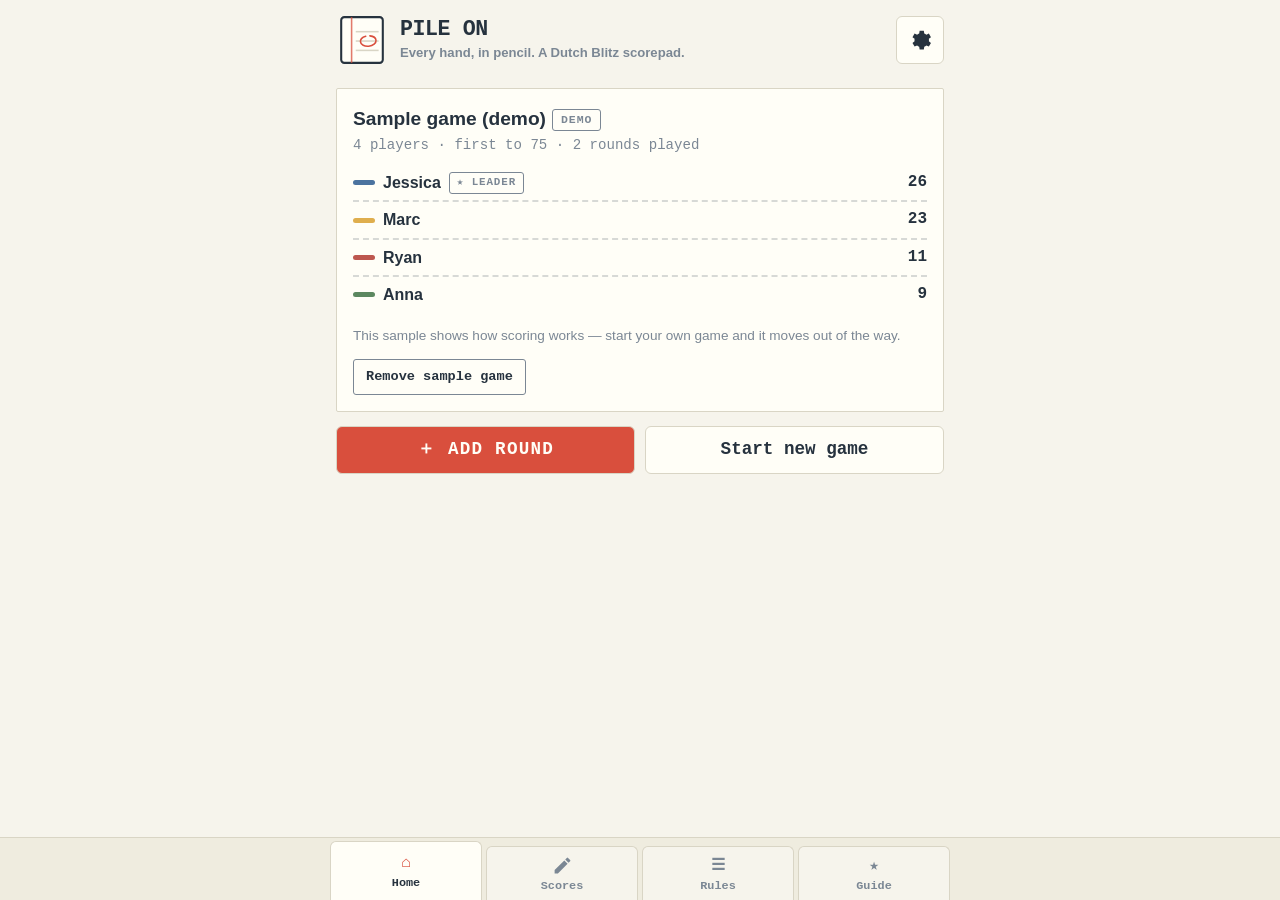
==== commit 38d950d6: "Design counsel (brand/craft): eight fixes to the ledger skin The win moment is green, not red: winne" ====
--- a/index.html
+++ b/index.html
@@ -13,18 +13,29 @@
 <link rel="icon" href="icons/icon.svg" type="image/svg+xml">
 <link rel="apple-touch-icon" href="icons/icon-192.png">
 <link rel="stylesheet" href="styles.css">
+<link rel="stylesheet" href="folk.css">
 </head>
 <body>
 <a class="skip-link" href="#main">Skip to content</a>
 
 <header class="app-header">
-  <svg class="hex-sign" viewBox="0 0 100 100" aria-hidden="true" focusable="false">
+  <svg class="hex-sign mark-ledger" viewBox="0 0 100 100" aria-hidden="true" focusable="false">
     <rect x="10" y="6" width="80" height="88" rx="6" fill="var(--card)" stroke="var(--ink)" stroke-width="4"/>
     <line x1="30" y1="6" x2="30" y2="94" stroke="var(--accent)" stroke-width="3" opacity="0.75"/>
     <line x1="38" y1="34" x2="82" y2="34" stroke="var(--line)" stroke-width="3"/>
     <line x1="38" y1="52" x2="82" y2="52" stroke="var(--line)" stroke-width="3"/>
     <line x1="38" y1="70" x2="82" y2="70" stroke="var(--line)" stroke-width="3"/>
-    <ellipse cx="60" cy="52" rx="19" ry="13" fill="none" stroke="var(--accent)" stroke-width="4" transform="rotate(-4 60 52)"/>
+    <ellipse cx="62" cy="52" rx="15" ry="10" fill="none" stroke="var(--accent)" stroke-width="3" stroke-dasharray="55 8" stroke-linecap="round" transform="rotate(-6 62 52)"/>
+  </svg>
+  <svg class="hex-sign mark-folk" viewBox="0 0 100 100" aria-hidden="true" focusable="false">
+    <circle cx="50" cy="50" r="47" fill="var(--cream-deep)" stroke="var(--ink)" stroke-width="5"/>
+    <g stroke="var(--ink)" stroke-width="3" stroke-linejoin="round">
+      <path d="M50 10 L61 39 L50 50 L39 39 Z" fill="var(--c-red)"/>
+      <path d="M90 50 L61 61 L50 50 L61 39 Z" fill="var(--c-yellow)"/>
+      <path d="M50 90 L39 61 L50 50 L61 61 Z" fill="var(--c-blue)"/>
+      <path d="M10 50 L39 39 L50 50 L39 61 Z" fill="var(--c-green)"/>
+    </g>
+    <circle cx="50" cy="50" r="7" fill="var(--ink)"/>
   </svg>
   <div class="app-title">
     <h1>Pile On</h1>
@@ -54,7 +65,7 @@
   <!-- ============ SCORES ============ -->
   <section id="panel-score" class="panel" role="tabpanel" aria-labelledby="tab-score" hidden>
     <div id="scoreEmpty" class="empty-state" hidden>
-      <p class="empty-art" aria-hidden="true">🃏</p>
+      <p class="empty-art" aria-hidden="true"><span class="dot red"></span> <span class="dot blue"></span> <span class="dot green"></span> <span class="dot yellow"></span></p>
       <p>No game yet. Start one and the scoreboard lives here.</p>
       <button class="btn btn-primary" type="button" data-action="new-game">Start new game</button>
     </div>
@@ -84,8 +95,8 @@
       <div id="history" class="history"></div>
 
       <div class="btn-row wrap">
-        <button id="undoRoundBtn" class="btn btn-outline" type="button">Undo last round</button>
-        <button id="exportBtn" class="btn btn-outline" type="button">Share / copy</button>
+        <button id="undoRoundBtn" class="btn btn-outline" type="button">Undo round</button>
+        <button id="exportBtn" class="btn btn-outline" type="button">Share</button>
         <button id="playersBtn" class="btn btn-outline" type="button">Players</button>
         <button id="resetBtn" class="btn btn-danger-outline" type="button">Reset scores</button>
       </div>
@@ -113,19 +124,19 @@
         <!-- THE MIDDLE -->
         <text x="14" y="18" class="map-section">THE MIDDLE — DUTCH PILES</text>
         <g transform="translate(30 26)">
-          <rect width="44" height="60" rx="6" fill="var(--c-red)" class="map-stroke"/>
+          <rect width="44" height="60" rx="6" class="map-stroke map-fill-red"/>
           <text x="22" y="40" class="map-num" fill="#fffaf0">1</text>
         </g>
         <g transform="translate(104 26)">
-          <rect width="44" height="60" rx="6" fill="var(--c-blue)" class="map-stroke"/>
+          <rect width="44" height="60" rx="6" class="map-stroke map-fill-blue"/>
           <text x="22" y="40" class="map-num" fill="#fffaf0">4</text>
         </g>
         <g transform="translate(178 26)">
-          <rect width="44" height="60" rx="6" fill="var(--c-green)" class="map-stroke"/>
+          <rect width="44" height="60" rx="6" class="map-stroke map-fill-green"/>
           <text x="22" y="40" class="map-num" fill="#fffaf0">7</text>
         </g>
         <g transform="translate(252 26)">
-          <rect width="44" height="60" rx="6" fill="var(--c-yellow)" class="map-stroke"/>
+          <rect width="44" height="60" rx="6" class="map-stroke map-fill-yellow"/>
           <text x="22" y="40" class="map-num" fill="#2e2013">10</text>
         </g>
         <text x="322" y="62" class="map-hint">↑</text>
@@ -281,7 +292,7 @@
     <p id="newGameError" class="form-error" role="alert" hidden></p>
     <div class="btn-row">
       <button type="button" class="btn btn-outline" data-close>Cancel</button>
-      <button type="submit" class="btn btn-primary">Start game</button>
+      <button type="submit" class="btn btn-primary">Start</button>
     </div>
   </form>
 </dialog>
@@ -303,7 +314,7 @@
     </div>
     <div class="btn-row">
       <button type="button" class="btn btn-outline" data-close>Cancel</button>
-      <button type="submit" class="btn btn-primary">Save round</button>
+      <button type="submit" class="btn btn-primary">Save</button>
     </div>
   </form>
 </dialog>
@@ -331,7 +342,7 @@
     <p id="adjError" class="form-error" role="alert" hidden></p>
     <div class="btn-row">
       <button type="button" class="btn btn-outline" data-close>Cancel</button>
-      <button type="submit" class="btn btn-primary">Save correction</button>
+      <button type="submit" class="btn btn-primary">Save</button>
     </div>
   </form>
 </dialog>
@@ -377,9 +388,9 @@
     <h2 id="exportDialogTitle">Game history</h2>
     <textarea id="exportText" class="export-text" rows="12" readonly aria-label="Game history as text"></textarea>
     <div class="btn-row">
-      <button type="button" class="btn btn-outline" data-close>Close</button>
+      <button type="button" class="btn btn-outline" data-close>Done</button>
       <button type="button" id="shareExportBtn" class="btn btn-outline" hidden>Share…</button>
-      <button type="button" id="copyExportBtn" class="btn btn-primary">Copy to clipboard</button>
+      <button type="button" id="copyExportBtn" class="btn btn-primary">Copy</button>
     </div>
   </div>
 </dialog>
@@ -396,6 +407,13 @@
       <input type="checkbox" id="setSound" class="switch">
     </label>
     <label class="field">
+      <span>Design</span>
+      <select id="setDesign">
+        <option value="ledger">Ledger (new)</option>
+        <option value="folk">Folk art (classic)</option>
+      </select>
+    </label>
+    <label class="field">
       <span>Theme</span>
       <select id="setTheme">
         <option value="auto">Match device</option>
--- a/styles.css
+++ b/styles.css
@@ -116,6 +116,10 @@
   max-width: 640px; margin: 0 auto;
 }
 .hex-sign { width: 52px; height: 52px; flex: none; }
+/* two brand marks live in the header; the Design setting picks one */
+.mark-folk { display: none; }
+:root[data-design="folk"] .mark-folk { display: block; }
+:root[data-design="folk"] .mark-ledger { display: none; }
 .app-title h1 {
   margin: 0; font-size: 1.35em; line-height: 1.1;
   font-weight: 900; letter-spacing: -0.02em;
@@ -127,7 +131,7 @@
   width: var(--tap); height: var(--tap);
   display: grid; place-items: center;
   background: var(--card); color: var(--ink);
-  border: var(--border) solid var(--edge); border-radius: 50%;
+  border: var(--border) solid var(--edge); border-radius: var(--radius);
   box-shadow: var(--shadow); cursor: pointer;
 }
 .icon-btn svg { width: 24px; height: 24px; }
@@ -146,7 +150,9 @@
 h1, .game-name, .section-label, .btn, .tab, .chip-btn,
 .leaderboard .total, .mini-standings .total, .rank, .delta, .needs,
 .round-scores b, .calc-result, .score-row input, .calc-inputs input,
-.target-line, .game-meta, .demo-chip, .badge, .toast, .mode-btn {
+.target-line, .game-meta, .demo-chip, .badge, .toast, .mode-btn,
+.sheet-form h2, .field > span, .field legend, .calc-inputs label,
+.round-card .round-head {
   font-family: var(--mono);
 }
 .btn-primary, .btn-danger { text-transform: uppercase; letter-spacing: 0.07em; }
@@ -172,6 +178,13 @@
 .btn-danger-outline { background: var(--card); color: var(--accent); }
 
 .btn-big { flex: 1; font-size: 1.1em; }
+/* small phones: keep the primary pair on one line, give names room to breathe */
+@media (max-width: 374px) {
+  .btn { padding: 10px 10px; }
+  .btn-primary, .btn-danger { letter-spacing: 0.02em; }
+  .btn-big { font-size: 1em; }
+  .needs { display: none; }
+}
 .btn-row { display: flex; gap: 10px; margin: 14px 0; align-items: stretch; }
 /* Pinned within both viewport edges: visible above the tab bar even when the
    leaderboard is taller than the screen (the "Blitz!" moment must never require scrolling). */
@@ -213,16 +226,15 @@
 /* ---------- home ---------- */
 .game-card {
   background: var(--card);
-  border: var(--border) solid var(--edge); border-radius: var(--radius);
-  box-shadow: var(--shadow);
+  border: 1px solid var(--line); border-radius: 2px;
   padding: 16px; margin: 12px 0;
 }
 .game-card h2 { margin: 0 0 2px; font-size: 1.2em; }
 .demo-chip {
   display: inline-block; vertical-align: middle; margin-left: 6px;
-  font-size: 0.6em; font-weight: 900; text-transform: uppercase; letter-spacing: 0.05em;
-  border: 2px solid var(--edge); border-radius: 999px; padding: 2px 8px;
-  background: var(--cream-deep); color: var(--ink-soft);
+  font-size: 0.6em; font-weight: 700; text-transform: uppercase; letter-spacing: 0.08em;
+  border: 1px solid var(--ink-soft); border-radius: 3px; padding: 2px 8px;
+  background: var(--card); color: var(--ink-soft);
 }
 .game-meta { color: var(--ink-soft); font-size: 0.88em; margin: 0 0 10px; }
 .mini-standings { list-style: none; margin: 0; padding: 0; }
@@ -237,7 +249,7 @@
 .prev-game {
   display: flex; align-items: stretch; gap: 0;
   background: var(--card);
-  border: 2px solid var(--edge); border-radius: var(--radius);
+  border: 1px solid var(--line); border-radius: 2px;
   margin: 8px 0; min-height: var(--tap); overflow: hidden;
 }
 .prev-game .resume {
@@ -289,7 +301,7 @@
   border: 2px solid var(--ink); border-radius: 50%;
   padding: 3px 6px; min-width: 42px;
 }
-.leaderboard li.leader .name::after { content: " ★"; color: var(--accent); }
+.leaderboard li.leader .name::after { content: " ★"; color: var(--ink); }
 .leaderboard li.hit-target { background: color-mix(in srgb, var(--win) 10%, var(--card)); }
 .badge {
   font-size: 0.68em; font-weight: 700; text-transform: uppercase; letter-spacing: 0.08em;
@@ -308,13 +320,14 @@
 
 .winner-banner {
   display: flex; align-items: center; gap: 10px; flex-wrap: wrap;
-  border: 2px solid var(--accent); border-radius: var(--radius);
-  background: var(--card);
+  border: 2px solid var(--win); border-radius: var(--radius);
+  background: color-mix(in srgb, var(--win) 10%, var(--card));
   padding: 12px 14px; margin: 12px 0;
   font-weight: 700; font-size: 1.05em;
   font-family: var(--mono);
 }
 .winner-banner .btn { flex: 1 1 100%; }
+.winner-banner .win-star { color: var(--win); }
 
 .dot { /* a colored-pencil stroke, not a gem */
   flex: none; width: 22px; height: 5px; border-radius: 3px; opacity: 0.85;
@@ -369,7 +382,7 @@
   max-height: 92dvh;
 }
 dialog.sheet.small { border-radius: var(--radius); margin: auto; width: calc(100% - 32px); box-shadow: var(--shadow); }
-dialog::backdrop { background: rgba(30, 20, 8, 0.55); }
+dialog::backdrop { background: rgba(12, 15, 21, 0.55); }
 .sheet-form { padding: 18px 18px calc(18px + env(safe-area-inset-bottom)); overflow-y: auto; max-height: 92dvh; }
 .sheet-form h2 {
   margin: 0 0 12px; font-size: 1.2em;
@@ -425,8 +438,8 @@
 .mode-hint { font-size: 0.85em; color: var(--ink-soft); margin: 8px 0 4px; }
 .score-reminder {
   font-size: 0.85em; text-align: center; margin: 4px 0 8px;
-  border: 2px dashed color-mix(in srgb, var(--ink) 30%, transparent);
-  border-radius: 999px; padding: 6px 10px; color: var(--ink-soft);
+  border: 1px dashed color-mix(in srgb, var(--ink) 30%, transparent);
+  border-radius: 3px; padding: 6px 10px; color: var(--ink-soft);
 }
 .score-reminder b { color: var(--ink); }
 
@@ -446,13 +459,17 @@
   box-shadow: var(--shadow);
 }
 .table-map svg { display: block; width: 100%; height: auto; }
-.table-map text { font-family: inherit; }
+.table-map text { font-family: var(--mono); }
 .map-section { font-size: 12px; font-weight: 900; letter-spacing: 1px; fill: var(--ink-soft); }
 .map-label { font-size: 11px; font-weight: 900; letter-spacing: 0.5px; fill: var(--ink); }
 .map-sub { font-size: 10px; font-weight: 600; fill: var(--ink-soft); }
 .map-num { font-size: 22px; font-weight: 900; text-anchor: middle; }
 .map-hint { font-size: 22px; font-weight: 900; fill: var(--ink-soft); }
-.map-stroke { stroke: var(--line); stroke-width: 2.5; }
+.map-stroke { stroke: color-mix(in srgb, var(--ink) 30%, transparent); stroke-width: 2; }
+.map-fill-red { fill: color-mix(in srgb, var(--c-red) 80%, var(--card)); }
+.map-fill-blue { fill: color-mix(in srgb, var(--c-blue) 80%, var(--card)); }
+.map-fill-green { fill: color-mix(in srgb, var(--c-green) 80%, var(--card)); }
+.map-fill-yellow { fill: color-mix(in srgb, var(--c-yellow) 80%, var(--card)); }
 .map-outline {
   /* ink-tinted so the empty slots read on the card in BOTH themes,
      never matching the page background */
@@ -475,7 +492,7 @@
 .step-btn {
   width: var(--tap); height: var(--tap); flex: none;
   font-size: 1.3em; font-weight: 900;
-  border: 2px solid var(--edge); border-radius: 10px;
+  border: 1px solid var(--ink-soft); border-radius: var(--radius);
   background: var(--cream-deep); color: var(--ink); cursor: pointer;
 }
 .step-btn.flip { width: calc(var(--tap) - 10px); font-size: 1.05em; color: var(--ink-soft); }
@@ -535,7 +552,7 @@
   position: fixed; left: 50%; bottom: calc(84px + env(safe-area-inset-bottom));
   transform: translateX(-50%) translateY(20px);
   background: var(--ink); color: var(--cream);
-  border-radius: 999px; padding: 10px 18px;
+  border-radius: var(--radius); padding: 10px 18px;
   font-weight: 700; font-size: 0.9em;
   opacity: 0; pointer-events: none;
   transition: opacity .2s, transform .2s;
--- a/folk.css
+++ b/folk.css
@@ -0,0 +1,772 @@
+/* Pile On — "Classic" design: the original barn-bright folk-art skin,
+   preserved verbatim and scoped under data-design="folk". Toggle lives in
+   Settings; the Ledger design in styles.css is the default. Generated by
+   prefixing the pre-rebrand stylesheet — edit deliberately. */
+/* Dutch Blitz Sidecar — "barn-bright folk-art"
+   Pennsylvania-Dutch hex-sign energy: the four deck colors on warm cream,
+   chunky ink borders, loud and fast like the game. */
+
+:root[data-design="folk"] {
+  /* the four Dutch Blitz deck colors (verified against a real deck's palette) */
+  --c-red: #d5382e;
+  --c-blue: #1f5fa8;
+  --c-green: #2f7d3b;
+  --c-yellow: #f2b520;
+
+  --cream: #f8efdc;
+  --cream-deep: #f1e3c5;
+  --card: #fffaf0;
+  --ink: #2e2013;
+  --ink-soft: #6b5940;
+  --line: #2e2013;
+  --edge: #2e2013;
+
+  --accent: var(--c-red);
+  --accent-ink: #fffaf0;
+  --win: var(--c-green);
+
+  --radius: 14px;
+  --border: 3px;
+  --shadow: 0 3px 0 var(--ink);
+  --tap: 48px;
+  --fs: 1rem;
+
+  color-scheme: light;
+}
+
+
+/* Warm dark mode — lantern-lit barn, not gray. */
+@media (prefers-color-scheme: dark) {
+  :root[data-design="folk"]:not([data-theme="light"]) {
+    --cream: #201710;
+    --cream-deep: #2b1f14;
+    --card: #2e2317;
+    --ink: #f3e7d0;
+    --ink-soft: #c4ae8c;
+    --line: #0d0905;
+    --edge: #4a3a26;
+    --c-yellow: #e8b23a;
+    --accent: #c8423a;
+    --shadow: 0 3px 0 var(--line);
+    color-scheme: dark;
+  }
+
+}
+
+:root[data-design="folk"][data-theme="dark"] {
+  --cream: #201710;
+  --cream-deep: #2b1f14;
+  --card: #2e2317;
+  --ink: #f3e7d0;
+  --ink-soft: #c4ae8c;
+  --line: #0d0905;
+  --edge: #4a3a26;
+  --c-yellow: #e8b23a;
+  --accent: #c8423a;
+  --shadow: 0 3px 0 var(--line);
+  color-scheme: dark;
+}
+
+
+:root[data-design="folk"][data-bigtype="true"] { --fs: 1.22rem; --tap: 58px; }
+
+
+:root[data-design="folk"] * { box-sizing: border-box; }
+
+:root[data-design="folk"] [hidden] { display: none !important; }
+ /* author display rules must never resurrect hidden elements */
+
+/* iOS: rapid taps on controls must step scores, not trigger double-tap zoom.
+   Pinch-zoom stays available (never disable user scaling). */
+:root[data-design="folk"] button, :root[data-design="folk"] input, :root[data-design="folk"] select, :root[data-design="folk"] textarea, :root[data-design="folk"] a, :root[data-design="folk"] label { touch-action: manipulation; }
+
+/* iOS zooms the page when focusing an input under 16px — keep fields at or above it. */
+:root[data-design="folk"] input, :root[data-design="folk"] select, :root[data-design="folk"] textarea { font-size: max(16px, 1em); }
+
+
+:root[data-design="folk"] html { height: 100%; }
+
+:root[data-design="folk"] body {
+  margin: 0;
+  min-height: 100%;
+  background: var(--cream);
+  background-image: radial-gradient(color-mix(in srgb, var(--ink) 6%, transparent) 1.5px, transparent 1.5px);
+  background-size: 26px 26px;
+  color: var(--ink);
+  font-family: -apple-system, "Segoe UI", Roboto, "Helvetica Neue", Arial, sans-serif;
+  font-size: var(--fs);
+  line-height: 1.45;
+  padding-bottom: calc(76px + env(safe-area-inset-bottom));
+  -webkit-tap-highlight-color: transparent;
+}
+
+
+:root[data-design="folk"] .sr-only {
+  position: absolute; width: 1px; height: 1px; padding: 0; margin: -1px;
+  overflow: hidden; clip: rect(0 0 0 0); white-space: nowrap; border: 0;
+}
+
+
+:root[data-design="folk"] .skip-link {
+  position: absolute; left: 8px; top: -48px; z-index: 100;
+  background: var(--ink); color: var(--cream); padding: 10px 14px;
+  border-radius: 8px; transition: top .15s;
+}
+
+:root[data-design="folk"] .skip-link:focus { top: 8px; }
+
+
+:root[data-design="folk"] :focus-visible {
+  outline: 3px solid var(--c-blue);
+  outline-offset: 2px;
+  border-radius: 6px;
+}
+
+
+/* ---------- header ---------- */
+:root[data-design="folk"] .app-header {
+  display: flex; align-items: center; gap: 12px;
+  padding: 14px 16px 10px;
+  max-width: 640px; margin: 0 auto;
+}
+
+:root[data-design="folk"] .hex-sign { width: 52px; height: 52px; flex: none; }
+
+:root[data-design="folk"] .app-title h1 {
+  margin: 0; font-size: 1.35em; line-height: 1.1;
+  font-weight: 900; letter-spacing: -0.02em;
+  text-transform: uppercase;
+}
+
+:root[data-design="folk"] .tagline { margin: 2px 0 0; color: var(--ink-soft); font-size: 0.82em; font-weight: 600; }
+
+:root[data-design="folk"] .icon-btn {
+  margin-left: auto; flex: none;
+  width: var(--tap); height: var(--tap);
+  display: grid; place-items: center;
+  background: var(--card); color: var(--ink);
+  border: var(--border) solid var(--edge); border-radius: 50%;
+  box-shadow: var(--shadow); cursor: pointer;
+}
+
+:root[data-design="folk"] .icon-btn svg { width: 24px; height: 24px; }
+
+:root[data-design="folk"] .icon-btn:active { transform: translateY(2px); box-shadow: 0 1px 0 var(--line); }
+
+
+/* ---------- layout ---------- */
+:root[data-design="folk"] main { max-width: 640px; margin: 0 auto; padding: 0 16px; }
+
+:root[data-design="folk"] .panel { padding-bottom: 24px; }
+
+
+:root[data-design="folk"] .section-label {
+  font-size: 0.85em; text-transform: uppercase; letter-spacing: 0.08em;
+  color: var(--ink-soft); margin: 22px 0 8px;
+}
+
+
+/* ---------- buttons ---------- */
+:root[data-design="folk"] .btn {
+  min-height: var(--tap);
+  padding: 10px 18px;
+  font: inherit; font-weight: 800;
+  border: var(--border) solid var(--edge);
+  border-radius: var(--radius);
+  box-shadow: var(--shadow);
+  cursor: pointer;
+  background: var(--card); color: var(--ink);
+  display: inline-flex; align-items: center; justify-content: center;
+  text-align: center;
+}
+
+:root[data-design="folk"] .btn:active { transform: translateY(2px); box-shadow: 0 1px 0 var(--line); }
+
+:root[data-design="folk"] .btn-primary { background: var(--accent); color: var(--accent-ink); }
+
+:root[data-design="folk"] .btn-outline { background: var(--card); }
+
+:root[data-design="folk"] .btn-danger { background: var(--c-red); color: var(--accent-ink); }
+
+:root[data-design="folk"] .btn-danger-outline { background: var(--card); color: var(--c-red); }
+
+:root[data-design="folk"][data-theme="dark"] .btn-danger-outline { color: #ff8a80; }
+
+@media (prefers-color-scheme: dark) {
+  :root[data-design="folk"]:not([data-theme="light"]) .btn-danger-outline { color: #ff8a80; }
+
+}
+
+:root[data-design="folk"] .btn-big { flex: 1; font-size: 1.1em; }
+
+:root[data-design="folk"] .btn-row { display: flex; gap: 10px; margin: 14px 0; align-items: stretch; }
+
+/* Pinned within both viewport edges: visible above the tab bar even when the
+   leaderboard is taller than the screen (the "Blitz!" moment must never require scrolling). */
+:root[data-design="folk"] .sticky-actions {
+  position: sticky; top: 8px; bottom: calc(84px + env(safe-area-inset-bottom));
+  z-index: 15;
+  background: var(--cream); padding: 8px 0;
+  margin: 6px 0;
+}
+
+/* Sheet footers: actions span the sheet, primary on the right. */
+:root[data-design="folk"] .sheet .btn-row .btn { flex: 1; }
+
+:root[data-design="folk"] .btn-row.wrap { flex-wrap: wrap; }
+
+:root[data-design="folk"] .btn-row.wrap .btn { flex: 1 1 40%; }
+
+
+:root[data-design="folk"] .chip-btn {
+  font: inherit; font-weight: 700; font-size: 0.85em;
+  min-height: 36px; padding: 4px 12px;
+  border: 2px solid var(--edge); border-radius: 999px;
+  background: var(--cream-deep); color: var(--ink); cursor: pointer;
+}
+
+
+/* ---------- notices, empty states ---------- */
+:root[data-design="folk"] .notice {
+  border: var(--border) solid var(--edge); border-radius: var(--radius);
+  padding: 10px 14px; margin: 12px 0; font-size: 0.92em;
+  background: var(--card); box-shadow: var(--shadow);
+}
+
+:root[data-design="folk"] .notice.warn { border-color: var(--c-yellow); background: color-mix(in srgb, var(--c-yellow) 18%, var(--card)); }
+
+:root[data-design="folk"] .notice.info { background: color-mix(in srgb, var(--c-blue) 16%, var(--cream-deep)); }
+
+
+:root[data-design="folk"] .empty-state {
+  text-align: center; padding: 28px 16px;
+  border: var(--border) dashed var(--ink-soft); border-radius: var(--radius);
+  color: var(--ink-soft); margin: 16px 0;
+}
+
+:root[data-design="folk"] .empty-state.small { padding: 14px; }
+
+:root[data-design="folk"] .empty-art { font-size: 2.4em; margin: 0 0 4px; }
+
+
+/* ---------- home ---------- */
+:root[data-design="folk"] .game-card {
+  background: var(--card);
+  border: var(--border) solid var(--edge); border-radius: var(--radius);
+  box-shadow: var(--shadow);
+  padding: 16px; margin: 12px 0;
+}
+
+:root[data-design="folk"] .game-card h2 { margin: 0 0 2px; font-size: 1.2em; }
+
+:root[data-design="folk"] .demo-chip {
+  display: inline-block; vertical-align: middle; margin-left: 6px;
+  font-size: 0.6em; font-weight: 900; text-transform: uppercase; letter-spacing: 0.05em;
+  border: 2px solid var(--edge); border-radius: 999px; padding: 2px 8px;
+  background: var(--cream-deep); color: var(--ink-soft);
+}
+
+:root[data-design="folk"] .game-meta { color: var(--ink-soft); font-size: 0.88em; margin: 0 0 10px; }
+
+:root[data-design="folk"] .mini-standings { list-style: none; margin: 0; padding: 0; }
+
+:root[data-design="folk"] .mini-standings li {
+  display: flex; align-items: center; gap: 8px;
+  padding: 6px 0; border-top: 2px dashed color-mix(in srgb, var(--ink) 18%, transparent);
+  font-weight: 700;
+}
+
+:root[data-design="folk"] .mini-standings li:first-child { border-top: 0; }
+
+:root[data-design="folk"] .mini-standings .total { margin-left: auto; font-variant-numeric: tabular-nums; }
+
+
+:root[data-design="folk"] .prev-game {
+  display: flex; align-items: stretch; gap: 0;
+  background: var(--card);
+  border: 2px solid var(--edge); border-radius: var(--radius);
+  margin: 8px 0; min-height: var(--tap); overflow: hidden;
+}
+
+:root[data-design="folk"] .prev-game .resume {
+  flex: 1; min-width: 0; text-align: left;
+  background: none; border: 0; color: var(--ink);
+  font: inherit; padding: 10px 14px; cursor: pointer;
+}
+
+:root[data-design="folk"] .prev-game .meta { color: var(--ink-soft); font-size: 0.82em; }
+
+:root[data-design="folk"] .prev-game .del {
+  flex: none; background: none; border: 0;
+  border-left: 2px dashed color-mix(in srgb, var(--ink) 18%, transparent);
+  color: var(--ink-soft); font-size: 1.2em; cursor: pointer;
+  padding: 8px 14px; min-width: 48px;
+}
+
+
+/* ---------- scoreboard ---------- */
+:root[data-design="folk"] .score-head { display: flex; align-items: baseline; gap: 10px; margin-top: 8px; }
+
+:root[data-design="folk"] .game-name { margin: 0; font-size: 1.25em; flex: 1; min-width: 0; overflow-wrap: anywhere; }
+
+:root[data-design="folk"] .target-line { margin: 2px 0 0; color: var(--ink-soft); font-size: 0.88em; }
+
+
+:root[data-design="folk"] .leaderboard { list-style: none; margin: 0; padding: 0; }
+
+:root[data-design="folk"] .leaderboard li {
+  display: flex; align-items: center; gap: 10px;
+  background: var(--card);
+  border: var(--border) solid var(--edge); border-radius: var(--radius);
+  box-shadow: var(--shadow);
+  padding: 10px 14px; margin: 8px 0;
+  font-weight: 700;
+}
+
+:root[data-design="folk"] .leaderboard .rank {
+  flex: none; width: 34px; height: 34px; border-radius: 50%;
+  display: grid; place-items: center;
+  border: 2px solid var(--edge); background: var(--cream-deep);
+  font-variant-numeric: tabular-nums;
+}
+
+:root[data-design="folk"] .leaderboard .name { flex: 1; min-width: 0; overflow-wrap: anywhere; }
+
+:root[data-design="folk"] .leaderboard .badges { display: flex; gap: 6px; flex: none; }
+
+:root[data-design="folk"] .leaderboard .total { font-size: 1.25em; font-variant-numeric: tabular-nums; flex: none; }
+
+:root[data-design="folk"] .leaderboard li.leader { border-color: var(--c-yellow); box-shadow: 0 3px 0 var(--c-yellow), var(--shadow); }
+
+:root[data-design="folk"] .leaderboard li.hit-target { background: color-mix(in srgb, var(--win) 14%, var(--card)); }
+
+:root[data-design="folk"] .badge {
+  font-size: 0.68em; font-weight: 900; text-transform: uppercase; letter-spacing: 0.04em;
+  border: 2px solid var(--edge); border-radius: 999px; padding: 2px 8px;
+  background: var(--c-yellow); color: #2e2013;
+}
+
+:root[data-design="folk"] .badge.win { background: var(--win); color: #fffaf0; }
+
+
+/* last-round momentum chip + points-to-target on the leaderboard */
+:root[data-design="folk"] .delta {
+  font-size: 0.72em; font-weight: 900; font-variant-numeric: tabular-nums;
+  border-radius: 999px; padding: 1px 7px; flex: none;
+  background: color-mix(in srgb, var(--win) 18%, var(--card)); color: var(--ink);
+}
+
+:root[data-design="folk"] .delta.neg { background: color-mix(in srgb, var(--c-red) 16%, var(--card)); }
+
+:root[data-design="folk"] .needs { font-size: 0.72em; font-weight: 700; color: var(--ink-soft); flex: none; }
+
+
+:root[data-design="folk"] .winner-banner {
+  display: flex; align-items: center; gap: 10px; flex-wrap: wrap;
+  border: var(--border) solid var(--win); border-radius: var(--radius);
+  background: color-mix(in srgb, var(--win) 16%, var(--card));
+  box-shadow: var(--shadow);
+  padding: 12px 14px; margin: 12px 0;
+  font-weight: 900; font-size: 1.05em;
+}
+
+:root[data-design="folk"] .winner-banner .btn { flex: 1 1 100%; }
+
+
+:root[data-design="folk"] .dot {
+  flex: none; width: 14px; height: 14px; border-radius: 4px;
+  border: 2px solid var(--edge); transform: rotate(45deg);
+}
+
+:root[data-design="folk"] .dot.red { background: var(--c-red); }
+
+:root[data-design="folk"] .dot.blue { background: var(--c-blue); }
+
+:root[data-design="folk"] .dot.green { background: var(--c-green); }
+
+:root[data-design="folk"] .dot.yellow { background: var(--c-yellow); }
+
+
+/* ---------- history ---------- */
+:root[data-design="folk"] .history { display: flex; flex-direction: column; gap: 8px; }
+
+:root[data-design="folk"] .round-card {
+  background: var(--card);
+  border: 2px solid var(--edge); border-radius: var(--radius);
+  padding: 10px 14px;
+  width: 100%; text-align: left; font: inherit; color: var(--ink); cursor: pointer;
+}
+
+:root[data-design="folk"] .round-card .round-head {
+  display: flex; align-items: baseline; gap: 8px;
+  font-weight: 800; margin-bottom: 4px;
+}
+
+:root[data-design="folk"] .round-card .edit-hint { margin-left: auto; color: var(--ink-soft); font-size: 0.78em; font-weight: 600; }
+
+:root[data-design="folk"] .round-scores { display: flex; flex-wrap: wrap; gap: 4px 14px; font-size: 0.92em; }
+
+:root[data-design="folk"] .round-scores .neg { color: var(--c-red); font-weight: 800; }
+
+:root[data-design="folk"][data-theme="dark"] .round-scores .neg { color: #ff8a80; }
+
+@media (prefers-color-scheme: dark) {
+  :root[data-design="folk"]:not([data-theme="light"]) .round-scores .neg { color: #ff8a80; }
+
+}
+
+:root[data-design="folk"] .round-scores b { font-variant-numeric: tabular-nums; }
+
+:root[data-design="folk"] .round-after { margin-top: 4px; color: var(--ink-soft); font-size: 0.82em; }
+
+
+:root[data-design="folk"] .adj-card {
+  display: flex; align-items: center; gap: 8px;
+  border: 2px dashed var(--c-blue); border-radius: var(--radius);
+  background: color-mix(in srgb, var(--c-blue) 12%, var(--cream-deep));
+  padding: 8px 14px; font-size: 0.92em;
+}
+
+:root[data-design="folk"] .adj-card .adj-text { flex: 1; min-width: 0; overflow-wrap: anywhere; }
+
+:root[data-design="folk"] .adj-card .tag { flex: none; }
+
+:root[data-design="folk"] .adj-card .tag {
+  font-size: 0.7em; font-weight: 900; text-transform: uppercase; letter-spacing: 0.05em;
+  background: var(--c-blue); color: #fffaf0; border-radius: 999px; padding: 2px 8px;
+}
+
+:root[data-design="folk"] .adj-card .del {
+  flex: none; align-self: center; background: none; border: 0; color: var(--ink-soft);
+  font-size: 1.1em; cursor: pointer; padding: 6px; min-width: 36px; min-height: 36px;
+}
+
+
+/* ---------- dialogs / sheets ---------- */
+:root[data-design="folk"] dialog.sheet {
+  border: var(--border) solid var(--edge); border-radius: var(--radius) var(--radius) 0 0;
+  box-shadow: 0 -4px 0 var(--line);
+  width: 100%; max-width: 640px;
+  margin: auto auto 0; padding: 0;
+  background: var(--card); color: var(--ink);
+  max-height: 92dvh;
+}
+
+:root[data-design="folk"] dialog.sheet.small { border-radius: var(--radius); margin: auto; width: calc(100% - 32px); box-shadow: var(--shadow); }
+
+:root[data-design="folk"] dialog::backdrop { background: rgba(30, 20, 8, 0.55); }
+
+:root[data-design="folk"] .sheet-form { padding: 18px 18px calc(18px + env(safe-area-inset-bottom)); overflow-y: auto; max-height: 92dvh; }
+
+:root[data-design="folk"] .sheet-form h2 {
+  margin: 0 0 12px; font-size: 1.2em;
+  /* stays visible while the form scrolls, so "Edit round 3" never disappears */
+  position: sticky; top: -18px; z-index: 2;
+  background: var(--card); padding: 4px 0;
+}
+
+
+:root[data-design="folk"] .field { display: block; margin: 12px 0; }
+
+:root[data-design="folk"] .field > span, :root[data-design="folk"] .field legend { display: block; font-size: 0.82em; font-weight: 800; text-transform: uppercase; letter-spacing: 0.05em; color: var(--ink-soft); margin-bottom: 4px; }
+
+:root[data-design="folk"] .field.row { display: flex; align-items: center; justify-content: space-between; gap: 12px; }
+
+:root[data-design="folk"] .field.row > span { margin: 0; }
+
+:root[data-design="folk"] .field.grow { flex: 1; margin: 0; }
+
+:root[data-design="folk"] fieldset.field { border: 0; padding: 0; margin: 12px 0; }
+
+
+:root[data-design="folk"] input[type="text"], :root[data-design="folk"] input[type="number"], :root[data-design="folk"] select, :root[data-design="folk"] textarea {
+  width: 100%;
+  font: inherit; color: var(--ink);
+  background: var(--cream);
+  border: 2px solid var(--edge); border-radius: 10px;
+  padding: 10px 12px; min-height: var(--tap);
+}
+
+:root[data-design="folk"] input[type="number"]::-webkit-inner-spin-button, :root[data-design="folk"] input[type="number"]::-webkit-outer-spin-button { -webkit-appearance: none; margin: 0; }
+
+:root[data-design="folk"] input[type="number"] { appearance: textfield; -moz-appearance: textfield; }
+
+
+:root[data-design="folk"] input.switch {
+  appearance: none; -webkit-appearance: none;
+  width: 56px; height: 32px; flex: none;
+  border: var(--border) solid var(--edge); border-radius: 999px;
+  background: var(--cream); cursor: pointer;
+  position: relative; transition: background .15s;
+}
+
+:root[data-design="folk"] input.switch::after {
+  content: ""; position: absolute; top: 2px; left: 2px;
+  width: 22px; height: 22px; border-radius: 50%;
+  background: var(--ink); transition: transform .15s;
+}
+
+:root[data-design="folk"] input.switch:checked { background: var(--accent); }
+
+:root[data-design="folk"] input.switch:checked::after { transform: translateX(24px); background: var(--accent-ink); }
+
+
+:root[data-design="folk"] .form-error { color: var(--c-red); font-weight: 700; }
+
+:root[data-design="folk"][data-theme="dark"] .form-error { color: #ff8a80; }
+
+@media (prefers-color-scheme: dark) {
+  :root[data-design="folk"]:not([data-theme="light"]) .form-error { color: #ff8a80; }
+
+}
+
+:root[data-design="folk"] .form-note { color: var(--ink-soft); font-size: 0.85em; }
+
+
+/* round entry */
+:root[data-design="folk"] .mode-toggle { display: flex; border: var(--border) solid var(--edge); border-radius: var(--radius); overflow: hidden; }
+
+:root[data-design="folk"] .mode-btn {
+  flex: 1; font: inherit; font-weight: 800; padding: 10px; min-height: var(--tap);
+  background: var(--cream); color: var(--ink); border: 0; cursor: pointer;
+}
+
+:root[data-design="folk"] .mode-btn + .mode-btn { border-left: var(--border) solid var(--edge); }
+
+:root[data-design="folk"] .mode-btn[aria-pressed="true"] { background: var(--ink); color: var(--cream); }
+
+:root[data-design="folk"] .mode-hint { font-size: 0.85em; color: var(--ink-soft); margin: 8px 0 4px; }
+
+:root[data-design="folk"] .score-reminder {
+  font-size: 0.85em; text-align: center; margin: 4px 0 8px;
+  border: 2px dashed color-mix(in srgb, var(--ink) 30%, transparent);
+  border-radius: 999px; padding: 6px 10px; color: var(--ink-soft);
+}
+
+:root[data-design="folk"] .score-reminder b { color: var(--ink); }
+
+
+:root[data-design="folk"] .quick-start {
+  list-style: none; padding: 12px 14px; margin: 8px 0;
+  background: var(--card);
+  border: var(--border) solid var(--edge); border-radius: var(--radius);
+  box-shadow: var(--shadow);
+}
+
+:root[data-design="folk"] .quick-start li { margin: 6px 0; padding-left: 0; }
+
+
+/* the table-layout diagram under the refresher */
+:root[data-design="folk"] .table-map {
+  margin: 10px 0 4px; padding: 6px 4px;
+  background: var(--card);
+  border: var(--border) solid var(--edge); border-radius: var(--radius);
+  box-shadow: var(--shadow);
+}
+
+:root[data-design="folk"] .table-map svg { display: block; width: 100%; height: auto; }
+
+:root[data-design="folk"] .table-map text { font-family: inherit; }
+
+:root[data-design="folk"] .map-section { font-size: 12px; font-weight: 900; letter-spacing: 1px; fill: var(--ink-soft); }
+
+:root[data-design="folk"] .map-label { font-size: 11px; font-weight: 900; letter-spacing: 0.5px; fill: var(--ink); }
+
+:root[data-design="folk"] .map-sub { font-size: 10px; font-weight: 600; fill: var(--ink-soft); }
+
+:root[data-design="folk"] .map-num { font-size: 22px; font-weight: 900; text-anchor: middle; }
+
+:root[data-design="folk"] .map-hint { font-size: 22px; font-weight: 900; fill: var(--ink-soft); }
+
+:root[data-design="folk"] .map-stroke { stroke: var(--line); stroke-width: 2.5; }
+
+:root[data-design="folk"] .map-outline {
+  /* ink-tinted so the empty slots read on the card in BOTH themes,
+     never matching the page background */
+  fill: color-mix(in srgb, var(--ink) 7%, transparent);
+  stroke: var(--ink-soft); stroke-width: 2; stroke-dasharray: 5 4;
+}
+
+:root[data-design="folk"] .map-back { fill: var(--cream-deep); stroke: var(--line); stroke-width: 2.5; }
+
+:root[data-design="folk"] .map-divider { stroke: color-mix(in srgb, var(--ink) 25%, transparent); stroke-width: 2; stroke-dasharray: 6 5; }
+
+
+:root[data-design="folk"] .score-row {
+  display: grid; gap: 8px; align-items: center;
+  grid-template-columns: 1fr auto;
+  border-top: 2px dashed color-mix(in srgb, var(--ink) 18%, transparent);
+  padding: 10px 0;
+}
+
+:root[data-design="folk"] .score-row .who { display: flex; align-items: center; gap: 8px; font-weight: 800; min-width: 0; }
+
+:root[data-design="folk"] .score-row .who span { overflow-wrap: anywhere; }
+
+:root[data-design="folk"] .score-row input { width: 86px; text-align: center; font-weight: 800; font-size: 1.1em; }
+
+:root[data-design="folk"] .score-row .stepper { display: flex; align-items: center; gap: 6px; }
+
+:root[data-design="folk"] .step-btn {
+  width: var(--tap); height: var(--tap); flex: none;
+  font-size: 1.3em; font-weight: 900;
+  border: 2px solid var(--edge); border-radius: 10px;
+  background: var(--cream-deep); color: var(--ink); cursor: pointer;
+}
+
+:root[data-design="folk"] .step-btn.flip { width: calc(var(--tap) - 10px); font-size: 1.05em; color: var(--ink-soft); }
+
+:root[data-design="folk"] .score-row.calc { grid-template-columns: 1fr; }
+
+:root[data-design="folk"] .calc-inputs { display: flex; gap: 10px; align-items: center; flex-wrap: wrap; }
+
+:root[data-design="folk"] .calc-inputs label { display: flex; flex-direction: column; gap: 2px; font-size: 0.75em; font-weight: 700; color: var(--ink-soft); }
+
+:root[data-design="folk"] .calc-result { margin-left: auto; font-weight: 900; font-size: 1.2em; font-variant-numeric: tabular-nums; }
+
+
+/* players dialog */
+:root[data-design="folk"] .players-list { list-style: none; margin: 0; padding: 0; }
+
+:root[data-design="folk"] .players-list li { display: flex; align-items: center; gap: 8px; padding: 8px 0; border-top: 2px dashed color-mix(in srgb, var(--ink) 18%, transparent); }
+
+:root[data-design="folk"] .players-list li:first-child { border-top: 0; }
+
+:root[data-design="folk"] .players-list input { flex: 1; min-width: 0; }
+
+:root[data-design="folk"] .add-player-row { display: flex; gap: 8px; align-items: stretch; margin: 12px 0; }
+
+
+:root[data-design="folk"] .export-text { font-family: ui-monospace, SFMono-Regular, Menlo, Consolas, monospace; font-size: 0.8em; white-space: pre-wrap; overflow-wrap: anywhere; }
+
+
+/* ---------- prose (rules & guide) ---------- */
+:root[data-design="folk"] .prose h2 { font-size: 1.3em; margin: 18px 0 6px; }
+
+:root[data-design="folk"] .prose h3 { font-size: 1.05em; margin: 20px 0 6px; text-transform: uppercase; letter-spacing: 0.04em; }
+
+:root[data-design="folk"] .prose ul, :root[data-design="folk"] .prose ol { padding-left: 22px; }
+
+:root[data-design="folk"] .prose li { margin: 6px 0; }
+
+:root[data-design="folk"] .glossary dt { font-weight: 900; margin-top: 10px; }
+
+:root[data-design="folk"] .glossary dd { margin: 2px 0 0 0; color: var(--ink-soft); }
+
+:root[data-design="folk"] .cheat-list > li { margin: 14px 0; }
+
+:root[data-design="folk"] .swatch { font-weight: 800; padding: 0 6px; border-radius: 6px; border: 2px solid var(--edge); white-space: nowrap; }
+
+:root[data-design="folk"] .swatch.red { background: var(--c-red); color: #fffaf0; }
+
+:root[data-design="folk"] .swatch.blue { background: var(--c-blue); color: #fffaf0; }
+
+:root[data-design="folk"] .swatch.green { background: var(--c-green); color: #fffaf0; }
+
+:root[data-design="folk"] .swatch.yellow { background: var(--c-yellow); color: #2e2013; }
+
+
+/* ---------- tab bar ---------- */
+:root[data-design="folk"] .tabbar {
+  position: fixed; bottom: 0; left: 0; right: 0; z-index: 20;
+  background: var(--card);
+  border-top: var(--border) solid var(--edge);
+  padding-bottom: env(safe-area-inset-bottom);
+}
+
+:root[data-design="folk"] .tablist { display: flex; max-width: 640px; margin: 0 auto; }
+
+:root[data-design="folk"] .tab {
+  flex: 1; min-height: 60px;
+  display: flex; flex-direction: column; align-items: center; justify-content: center; gap: 2px;
+  font: inherit; font-size: 0.78em; font-weight: 800;
+  background: none; border: 0; color: var(--ink-soft); cursor: pointer;
+}
+
+:root[data-design="folk"] .tab .tab-icon { font-size: 1.5em; line-height: 1; display: inline-flex; align-items: center; height: 24px; }
+
+:root[data-design="folk"] .tab[aria-selected="true"] { color: var(--ink); }
+
+:root[data-design="folk"] .tab[aria-selected="true"] .tab-icon { color: var(--accent); }
+
+:root[data-design="folk"] .tab[aria-selected="true"]::after {
+  content: ""; width: 28px; height: 4px; border-radius: 2px; background: var(--accent); margin-top: 2px;
+}
+
+
+/* ---------- toast & confetti ---------- */
+:root[data-design="folk"] .toast {
+  position: fixed; left: 50%; bottom: calc(84px + env(safe-area-inset-bottom));
+  transform: translateX(-50%) translateY(20px);
+  background: var(--ink); color: var(--cream);
+  border-radius: 999px; padding: 10px 18px;
+  font-weight: 700; font-size: 0.9em;
+  opacity: 0; pointer-events: none;
+  transition: opacity .2s, transform .2s;
+  z-index: 50; max-width: 90vw; text-align: center;
+}
+
+:root[data-design="folk"] .toast.show { opacity: 1; transform: translateX(-50%) translateY(0); pointer-events: auto; }
+
+:root[data-design="folk"] .toast-action {
+  font: inherit; font-weight: 900; text-transform: uppercase;
+  background: none; border: 0; cursor: pointer;
+  color: var(--c-yellow); margin-left: 12px; padding: 6px 4px;
+}
+
+
+:root[data-design="folk"] .confetti { position: fixed; inset: 0; pointer-events: none; overflow: hidden; z-index: 60; }
+
+:root[data-design="folk"] .confetti span {
+  position: absolute; top: -20px;
+  width: 12px; height: 12px;
+  animation: confetti-fall 2.4s linear forwards;
+}
+
+
+
+@media (prefers-reduced-motion: reduce) {
+  :root[data-design="folk"] * { animation-duration: 0.01ms !important; transition-duration: 0.01ms !important; }
+
+  :root[data-design="folk"] .confetti { display: none; }
+
+}
+
+
+/* ---------- resets: undo the Ledger base's structural additions ---------- */
+:root[data-design="folk"] .leaderboard { background: transparent; border: 0; border-radius: 0; position: static; }
+:root[data-design="folk"] .leaderboard::before { content: none; }
+:root[data-design="folk"] .leaderboard li { position: relative; padding: 10px 14px; border-bottom: 0; }
+:root[data-design="folk"] .leaderboard li:last-child { border-bottom: 0; }
+:root[data-design="folk"] .leaderboard .rank { position: static; font-size: 1em; color: var(--ink); }
+:root[data-design="folk"] .leaderboard li.leader .total { border: 0; border-radius: 0; padding: 0; min-width: 0; }
+:root[data-design="folk"] .leaderboard li.leader .name::after { content: none; }
+:root[data-design="folk"] .dot { opacity: 1; }
+:root[data-design="folk"] .tab { margin-top: 0; }
+:root[data-design="folk"] .tab[aria-selected="true"] { margin-top: 0; }
+:root[data-design="folk"] h1,
+:root[data-design="folk"] .game-name,
+:root[data-design="folk"] .section-label,
+:root[data-design="folk"] .btn,
+:root[data-design="folk"] .tab,
+:root[data-design="folk"] .chip-btn,
+:root[data-design="folk"] .leaderboard .total,
+:root[data-design="folk"] .mini-standings .total,
+:root[data-design="folk"] .rank,
+:root[data-design="folk"] .delta,
+:root[data-design="folk"] .needs,
+:root[data-design="folk"] .round-scores b,
+:root[data-design="folk"] .calc-result,
+:root[data-design="folk"] .score-row input,
+:root[data-design="folk"] .calc-inputs input,
+:root[data-design="folk"] .target-line,
+:root[data-design="folk"] .game-meta,
+:root[data-design="folk"] .demo-chip,
+:root[data-design="folk"] .badge,
+:root[data-design="folk"] .toast,
+:root[data-design="folk"] .mode-btn,
+:root[data-design="folk"] .winner-banner,
+:root[data-design="folk"] .step-btn { font-family: inherit; }
+:root[data-design="folk"] .btn-primary,
+:root[data-design="folk"] .btn-danger { text-transform: none; letter-spacing: normal; }
+:root[data-design="folk"] .needs { font-style: normal; }
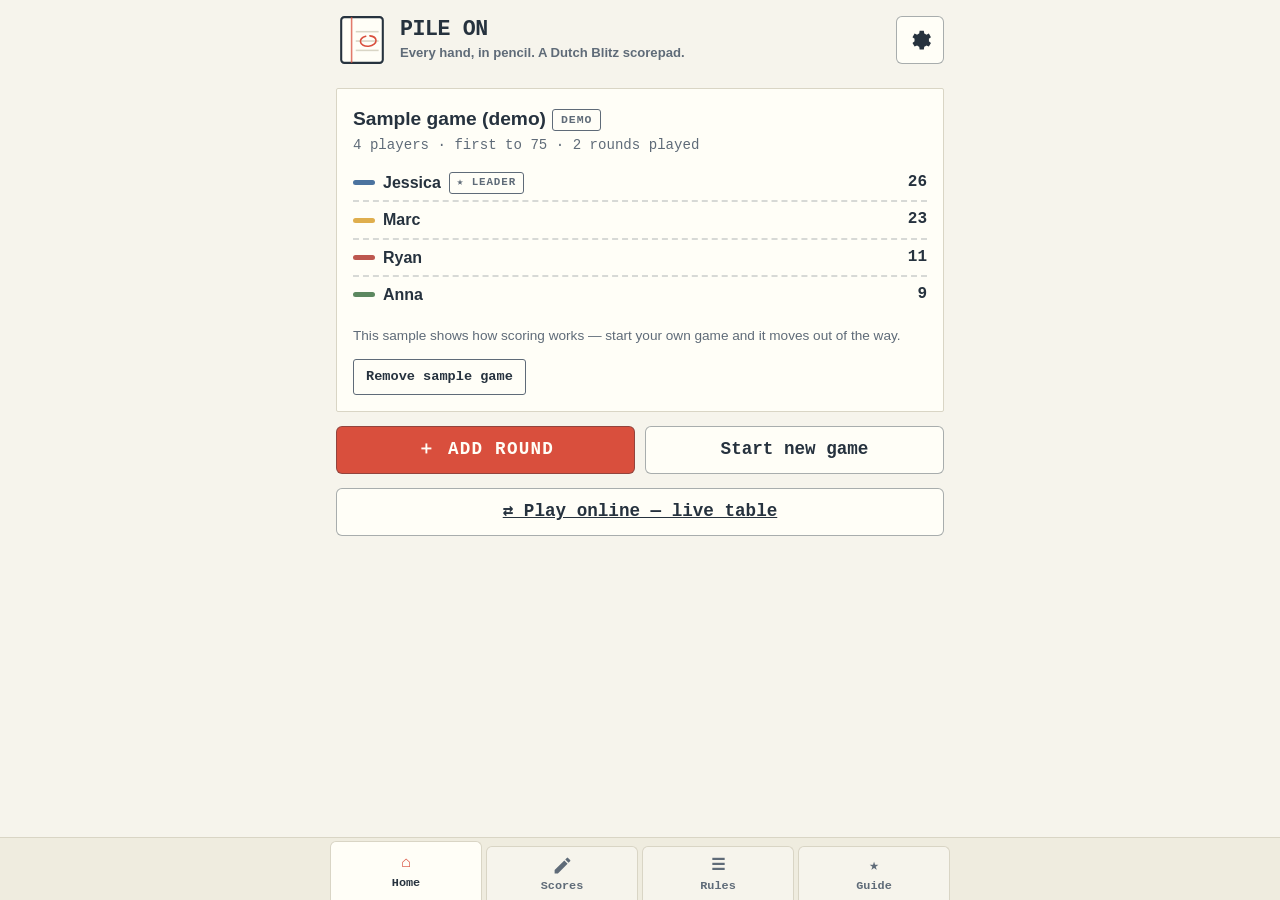
==== commit 8615797e: "Live tables: real Dutch Blitz over the internet with a share code Host a table, share a 6-character " ====
--- a/index.html
+++ b/index.html
@@ -58,6 +58,9 @@
       <button id="homeAddRound" class="btn btn-primary btn-big" type="button">＋ Add round</button>
       <button id="homeNewGame" class="btn btn-outline btn-big" type="button">Start new game</button>
     </div>
+    <div class="btn-row">
+      <a class="btn btn-outline btn-big" href="play.html">⇄ Play online — live table</a>
+    </div>
 
     <div id="homeOtherGames"><!-- previous games list --></div>
   </section>
--- a/styles.css
+++ b/styles.css
@@ -14,11 +14,12 @@
   --cream-deep: #efecdf;  /* worn paper */
   --card: #fffef7;        /* the sheet */
   --ink: #26323e;
-  --ink-soft: #7b8794;
+  --ink-soft: #5f6b78;
   --line: #d9d5c5;        /* ruled hairline */
   --edge: #d9d5c5;
 
   --accent: #d94f3d;      /* the red margin rule / red pen */
+  --accent-text: #c73a29; /* red that passes AA as text */
   --accent-ink: #fffef7;
   --win: #3f7345;
 
@@ -48,6 +49,7 @@
     --c-green: #7ba384;
     --c-yellow: #d3ac59;
     --accent: #e05a48;
+    --accent-text: #f2907f;
     color-scheme: dark;
   }
 }
@@ -64,6 +66,7 @@
   --c-green: #7ba384;
   --c-yellow: #d3ac59;
   --accent: #e05a48;
+  --accent-text: #f2907f;
   color-scheme: dark;
 }
 
@@ -131,8 +134,8 @@
   width: var(--tap); height: var(--tap);
   display: grid; place-items: center;
   background: var(--card); color: var(--ink);
-  border: var(--border) solid var(--edge); border-radius: var(--radius);
-  box-shadow: var(--shadow); cursor: pointer;
+  border: 1px solid color-mix(in srgb, var(--ink) 40%, transparent); border-radius: var(--radius);
+  cursor: pointer;
 }
 .icon-btn svg { width: 24px; height: 24px; }
 .icon-btn:active { transform: translateY(1px); }
@@ -162,9 +165,8 @@
   min-height: var(--tap);
   padding: 10px 18px;
   font: inherit; font-family: var(--mono); font-weight: 800;
-  border: var(--border) solid var(--edge);
+  border: 1px solid color-mix(in srgb, var(--ink) 40%, transparent);
   border-radius: var(--radius);
-  box-shadow: var(--shadow);
   cursor: pointer;
   background: var(--card); color: var(--ink);
   display: inline-flex; align-items: center; justify-content: center;
@@ -175,9 +177,10 @@
 .btn-primary { background: var(--accent); color: var(--accent-ink); }
 .btn-outline { background: var(--card); }
 .btn-danger { background: var(--accent); color: var(--accent-ink); }
-.btn-danger-outline { background: var(--card); color: var(--accent); }
-
-.btn-big { flex: 1; font-size: 1.1em; }
+.btn-danger-outline { background: var(--card); color: var(--accent-text); }
+
+.btn-big { flex: 1; font-size: 1.1em; white-space: nowrap; }
+:root[data-bigtype="true"] .btn-primary, :root[data-bigtype="true"] .btn-danger { letter-spacing: 0.03em; }
 /* small phones: keep the primary pair on one line, give names room to breathe */
 @media (max-width: 374px) {
   .btn { padding: 10px 10px; }
@@ -277,10 +280,7 @@
   border: 1px solid var(--line); border-radius: 2px;
   position: relative;
 }
-.leaderboard::before {
-  content: ""; position: absolute; top: 0; bottom: 0; left: 40px; width: 2px;
-  background: var(--accent); opacity: 0.5;
-}
+
 .leaderboard li {
   display: flex; align-items: center; gap: 10px;
   position: relative;
@@ -288,6 +288,10 @@
   border-bottom: 1px solid var(--line);
   font-weight: 700;
 }
+.leaderboard li::before { /* the red margin rule, drawn per row so tints can't cover it */
+  content: ""; position: absolute; top: 0; bottom: 0; left: 40px; width: 2px;
+  background: var(--accent); opacity: 0.5;
+}
 .leaderboard li:last-child { border-bottom: 0; }
 .leaderboard .rank {
   flex: none; position: absolute; left: 13px;
@@ -315,7 +319,8 @@
   font-size: 0.78em; font-weight: 700; font-variant-numeric: tabular-nums;
   flex: none; color: var(--ink-soft);
 }
-.delta.neg { color: var(--accent); }
+.delta.pos { color: var(--win); }
+.delta.neg { color: var(--accent-text); }
 .needs { font-size: 0.72em; color: var(--ink-soft); flex: none; font-style: italic; }
 
 .winner-banner {
@@ -351,7 +356,7 @@
 }
 .round-card .edit-hint { margin-left: auto; color: var(--ink-soft); font-size: 0.78em; font-weight: 600; }
 .round-scores { display: flex; flex-wrap: wrap; gap: 4px 14px; font-size: 0.92em; }
-.round-scores .neg { color: var(--accent); font-weight: 800; }
+.round-scores .neg { color: var(--accent-text); font-weight: 800; }
 .round-scores b { font-variant-numeric: tabular-nums; }
 .round-after { margin-top: 4px; color: var(--ink-soft); font-size: 0.82em; }
 
@@ -365,7 +370,7 @@
 .adj-card .tag { flex: none; }
 .adj-card .tag {
   font-family: var(--mono); font-size: 0.7em; font-weight: 700; text-transform: uppercase; letter-spacing: 0.08em;
-  color: var(--accent); border: 1px solid var(--accent); border-radius: 3px; padding: 2px 7px;
+  color: var(--accent-text); border: 1px solid var(--accent-text); border-radius: 3px; padding: 2px 7px;
 }
 .adj-card .del {
   flex: none; align-self: center; background: none; border: 0; color: var(--ink-soft);
@@ -412,7 +417,7 @@
 input.switch {
   appearance: none; -webkit-appearance: none;
   width: 56px; height: 32px; flex: none;
-  border: var(--border) solid var(--edge); border-radius: 999px;
+  border: 1px solid color-mix(in srgb, var(--ink) 45%, transparent); border-radius: 999px;
   background: var(--cream); cursor: pointer;
   position: relative; transition: background .15s;
 }
@@ -424,7 +429,7 @@
 input.switch:checked { background: var(--accent); }
 input.switch:checked::after { transform: translateX(24px); background: var(--accent-ink); }
 
-.form-error { color: var(--accent); font-weight: 700; }
+.form-error { color: var(--accent-text); font-weight: 700; }
 .form-note { color: var(--ink-soft); font-size: 0.85em; }
 
 /* round entry */
@@ -492,7 +497,7 @@
 .step-btn {
   width: var(--tap); height: var(--tap); flex: none;
   font-size: 1.3em; font-weight: 900;
-  border: 1px solid var(--ink-soft); border-radius: var(--radius);
+  border: 1px solid color-mix(in srgb, var(--ink) 45%, transparent); border-radius: var(--radius);
   background: var(--cream-deep); color: var(--ink); cursor: pointer;
 }
 .step-btn.flip { width: calc(var(--tap) - 10px); font-size: 1.05em; color: var(--ink-soft); }
--- a/folk.css
+++ b/folk.css
@@ -736,6 +736,7 @@
 /* ---------- resets: undo the Ledger base's structural additions ---------- */
 :root[data-design="folk"] .leaderboard { background: transparent; border: 0; border-radius: 0; position: static; }
 :root[data-design="folk"] .leaderboard::before { content: none; }
+:root[data-design="folk"] .leaderboard li::before { content: none; }
 :root[data-design="folk"] .leaderboard li { position: relative; padding: 10px 14px; border-bottom: 0; }
 :root[data-design="folk"] .leaderboard li:last-child { border-bottom: 0; }
 :root[data-design="folk"] .leaderboard .rank { position: static; font-size: 1em; color: var(--ink); }
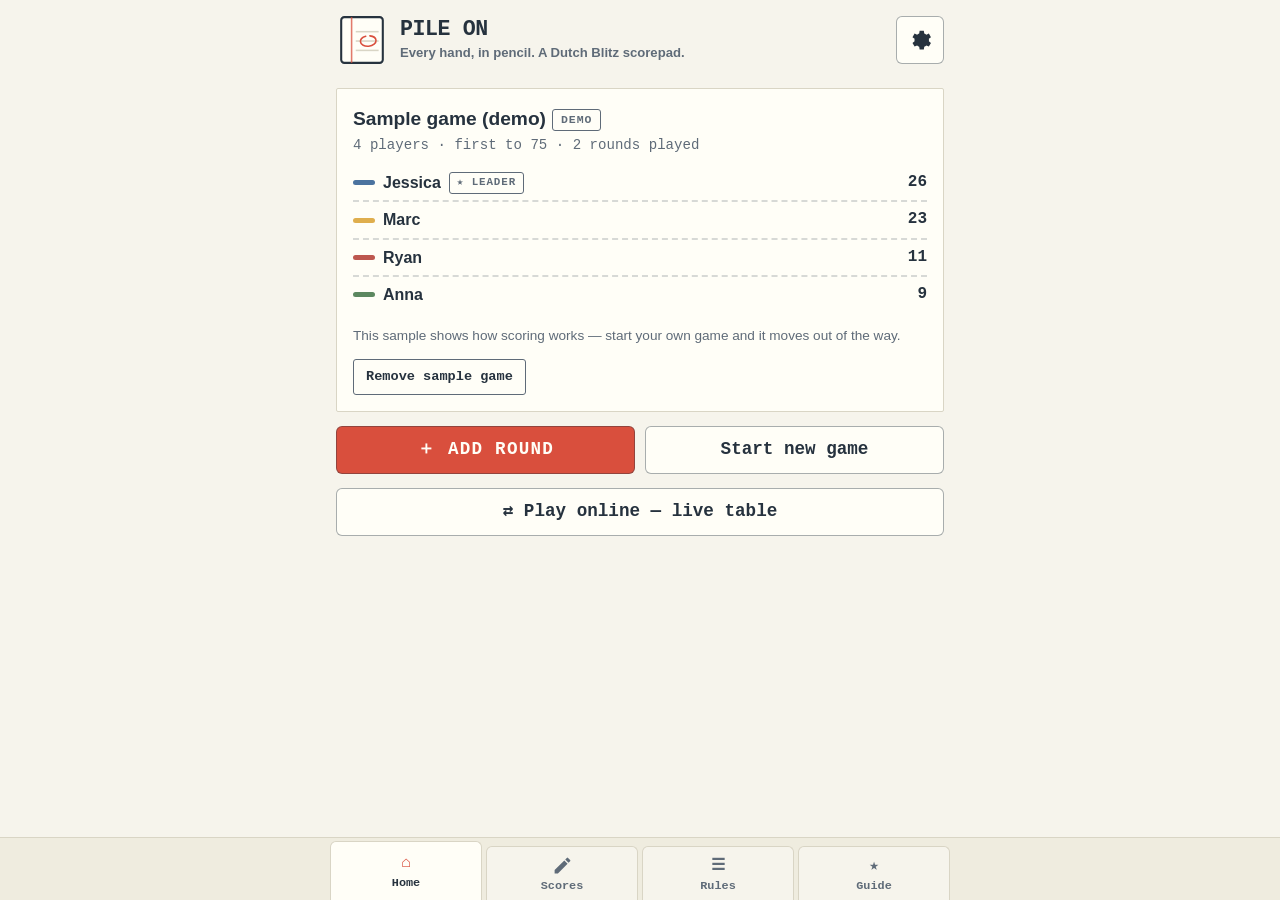
==== commit 29472075: "Deploy a1645fa" ====
--- a/index.html
+++ b/index.html
@@ -9,11 +9,11 @@
 <meta name="theme-color" content="#20242c" media="(prefers-color-scheme: dark)">
 <meta name="description" content="Pile On: the score sheet for your Dutch Blitz nights — fast round entry, quick rules, works offline.">
 <title>Pile On — Blitz Scorepad</title>
-<link rel="manifest" href="manifest.webmanifest">
+<link rel="manifest" href="manifest.webmanifest?v=a1645fa66cee">
 <link rel="icon" href="icons/icon.svg" type="image/svg+xml">
 <link rel="apple-touch-icon" href="icons/icon-192.png">
-<link rel="stylesheet" href="styles.css">
-<link rel="stylesheet" href="folk.css">
+<link rel="stylesheet" href="styles.css?v=a1645fa66cee">
+<link rel="stylesheet" href="folk.css?v=a1645fa66cee">
 </head>
 <body>
 <a class="skip-link" href="#main">Skip to content</a>
@@ -454,8 +454,8 @@
 
 <noscript><p class="notice warn">This app needs JavaScript — everything runs locally on your phone.</p></noscript>
 
-<script src="engine.js"></script>
-<script src="storage.js"></script>
-<script src="app.js"></script>
+<script src="engine.js?v=a1645fa66cee"></script>
+<script src="storage.js?v=a1645fa66cee"></script>
+<script src="app.js?v=a1645fa66cee"></script>
 </body>
 </html>
--- a/styles.css
+++ b/styles.css
@@ -9,6 +9,7 @@
   --c-blue: #2c5b8f;
   --c-green: #3f7345;
   --c-yellow: #d9a02f;
+  --c-yellow-ink: #8a6410; /* yellow as TEXT — the bright fill fails AA on cream */
 
   --cream: #f6f4ec;       /* the desk */
   --cream-deep: #efecdf;  /* worn paper */
@@ -47,7 +48,7 @@
     --c-red: #cf6d64;
     --c-blue: #7397bd;
     --c-green: #7ba384;
-    --c-yellow: #d3ac59;
+    --c-yellow: #d3ac59; --c-yellow-ink: #d3ac59;
     --accent: #e05a48;
     --accent-text: #f2907f;
     color-scheme: dark;
@@ -64,7 +65,7 @@
   --c-red: #cf6d64;
   --c-blue: #7397bd;
   --c-green: #7ba384;
-  --c-yellow: #d3ac59;
+  --c-yellow: #d3ac59; --c-yellow-ink: #d3ac59;
   --accent: #e05a48;
   --accent-text: #f2907f;
   color-scheme: dark;
@@ -172,7 +173,10 @@
   display: inline-flex; align-items: center; justify-content: center;
   text-align: center;
 }
+.btn { text-decoration: none; } /* a.btn must not underline like a link */
 .btn:active { transform: translateY(1px); background: var(--cream-deep); }
+.btn:disabled, .chip-btn:disabled, .step-btn:disabled { opacity: 0.45; cursor: default; }
+.btn:disabled:active, .chip-btn:disabled:active { transform: none; }
 .btn-primary:active, .btn-danger:active { background: color-mix(in srgb, var(--ink) 18%, var(--accent)); }
 .btn-primary { background: var(--accent); color: var(--accent-ink); }
 .btn-outline { background: var(--card); }
